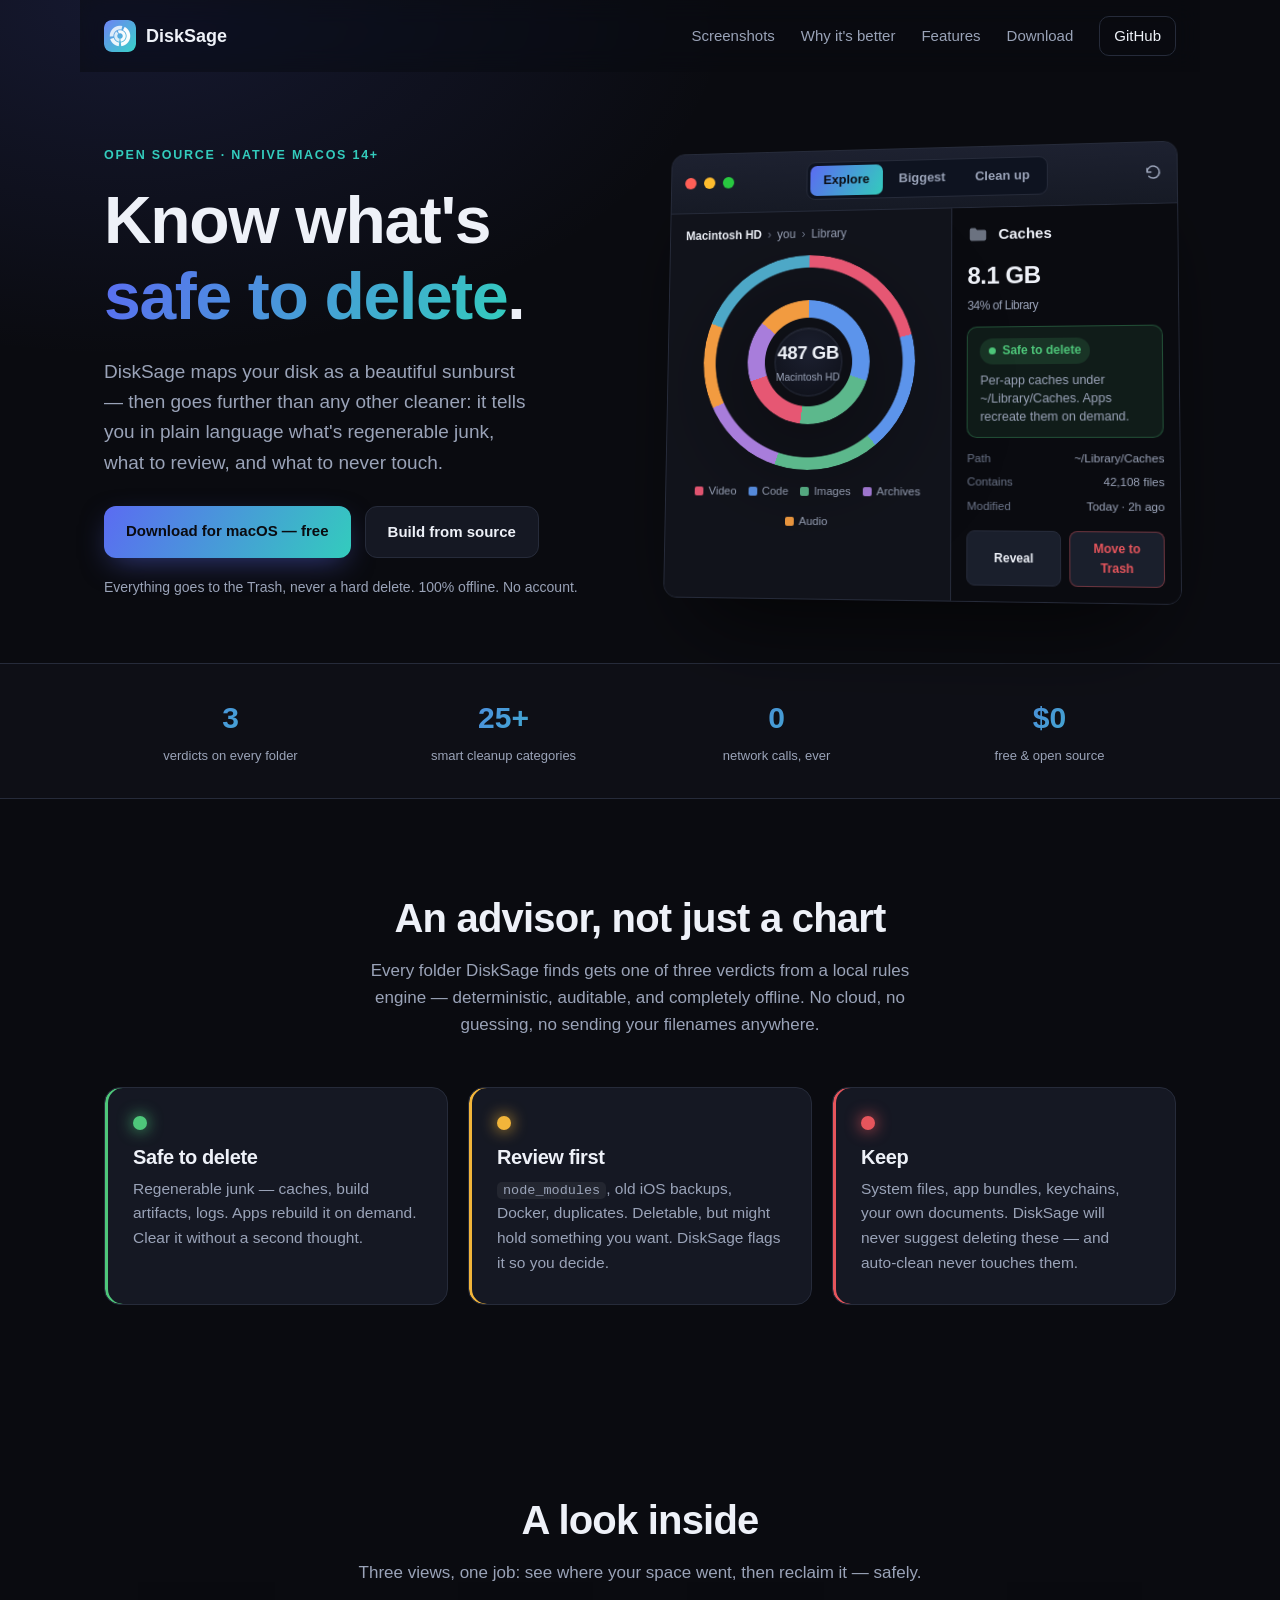
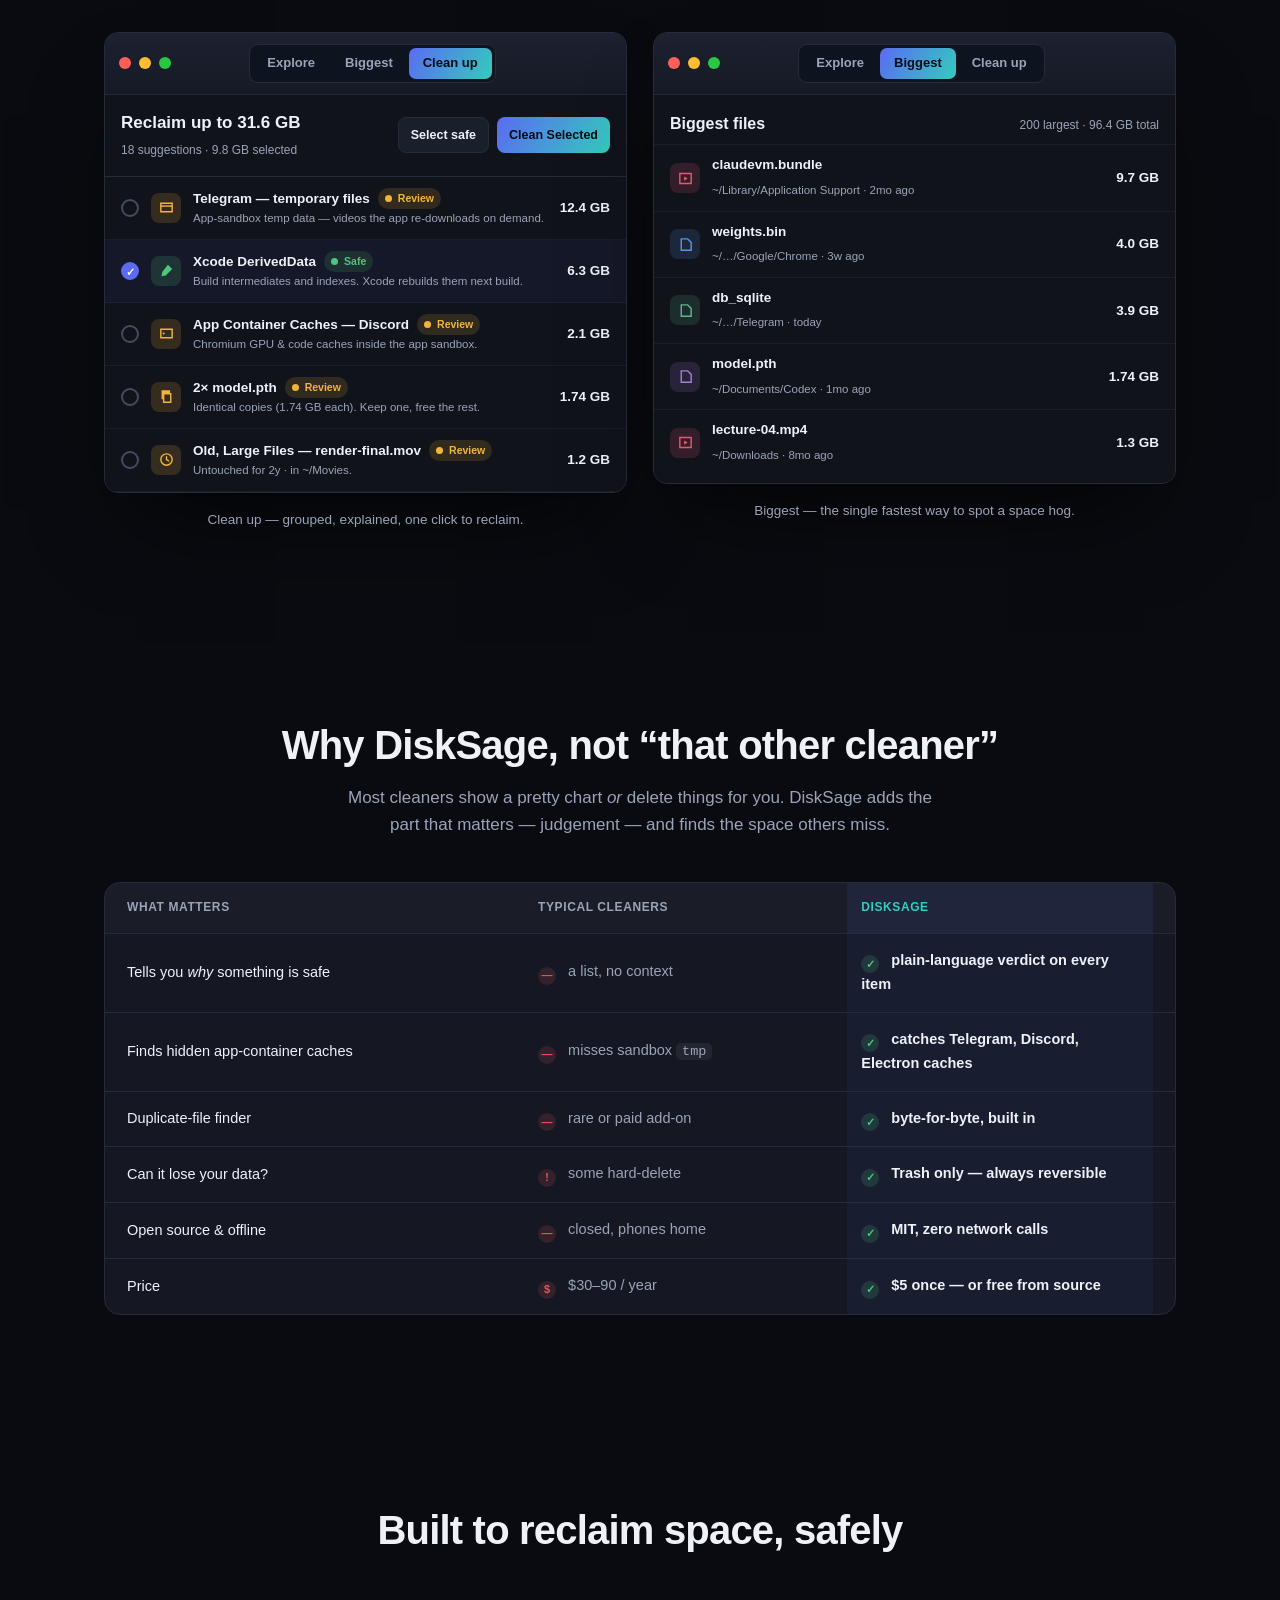
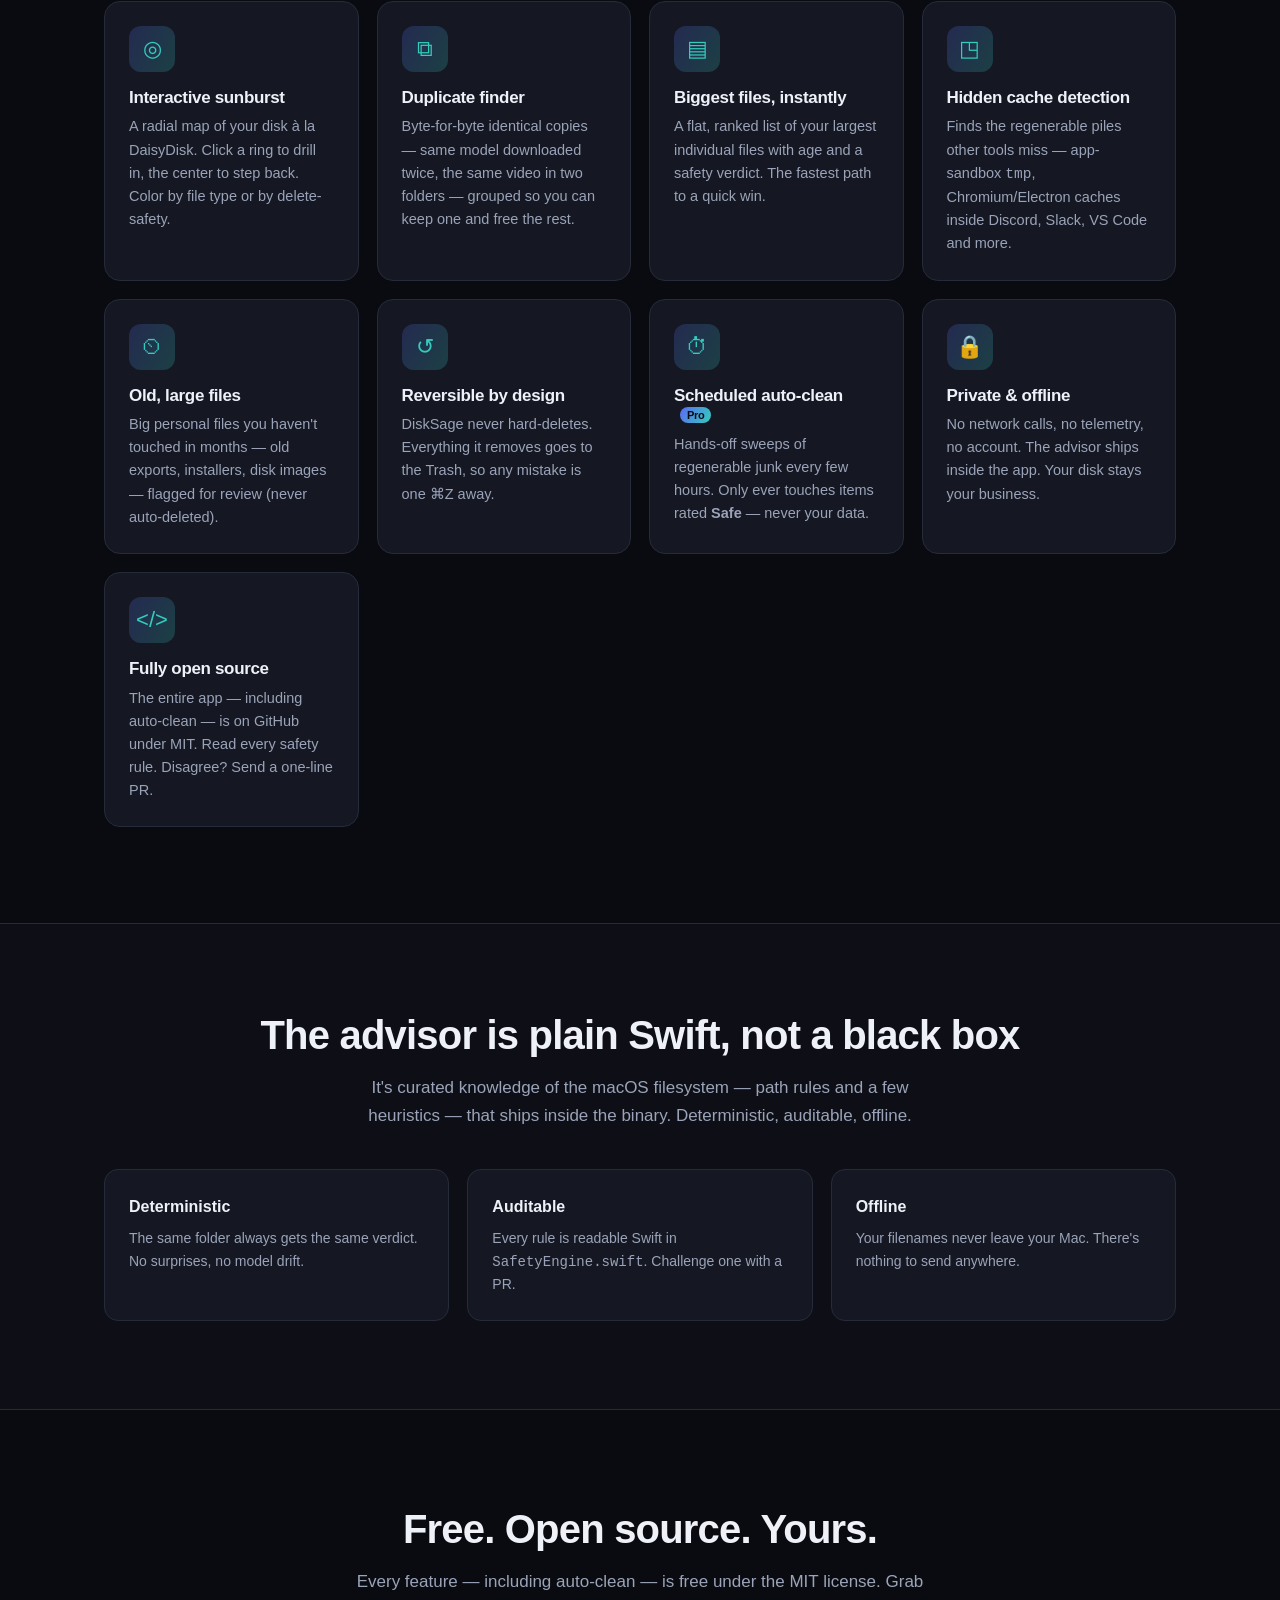
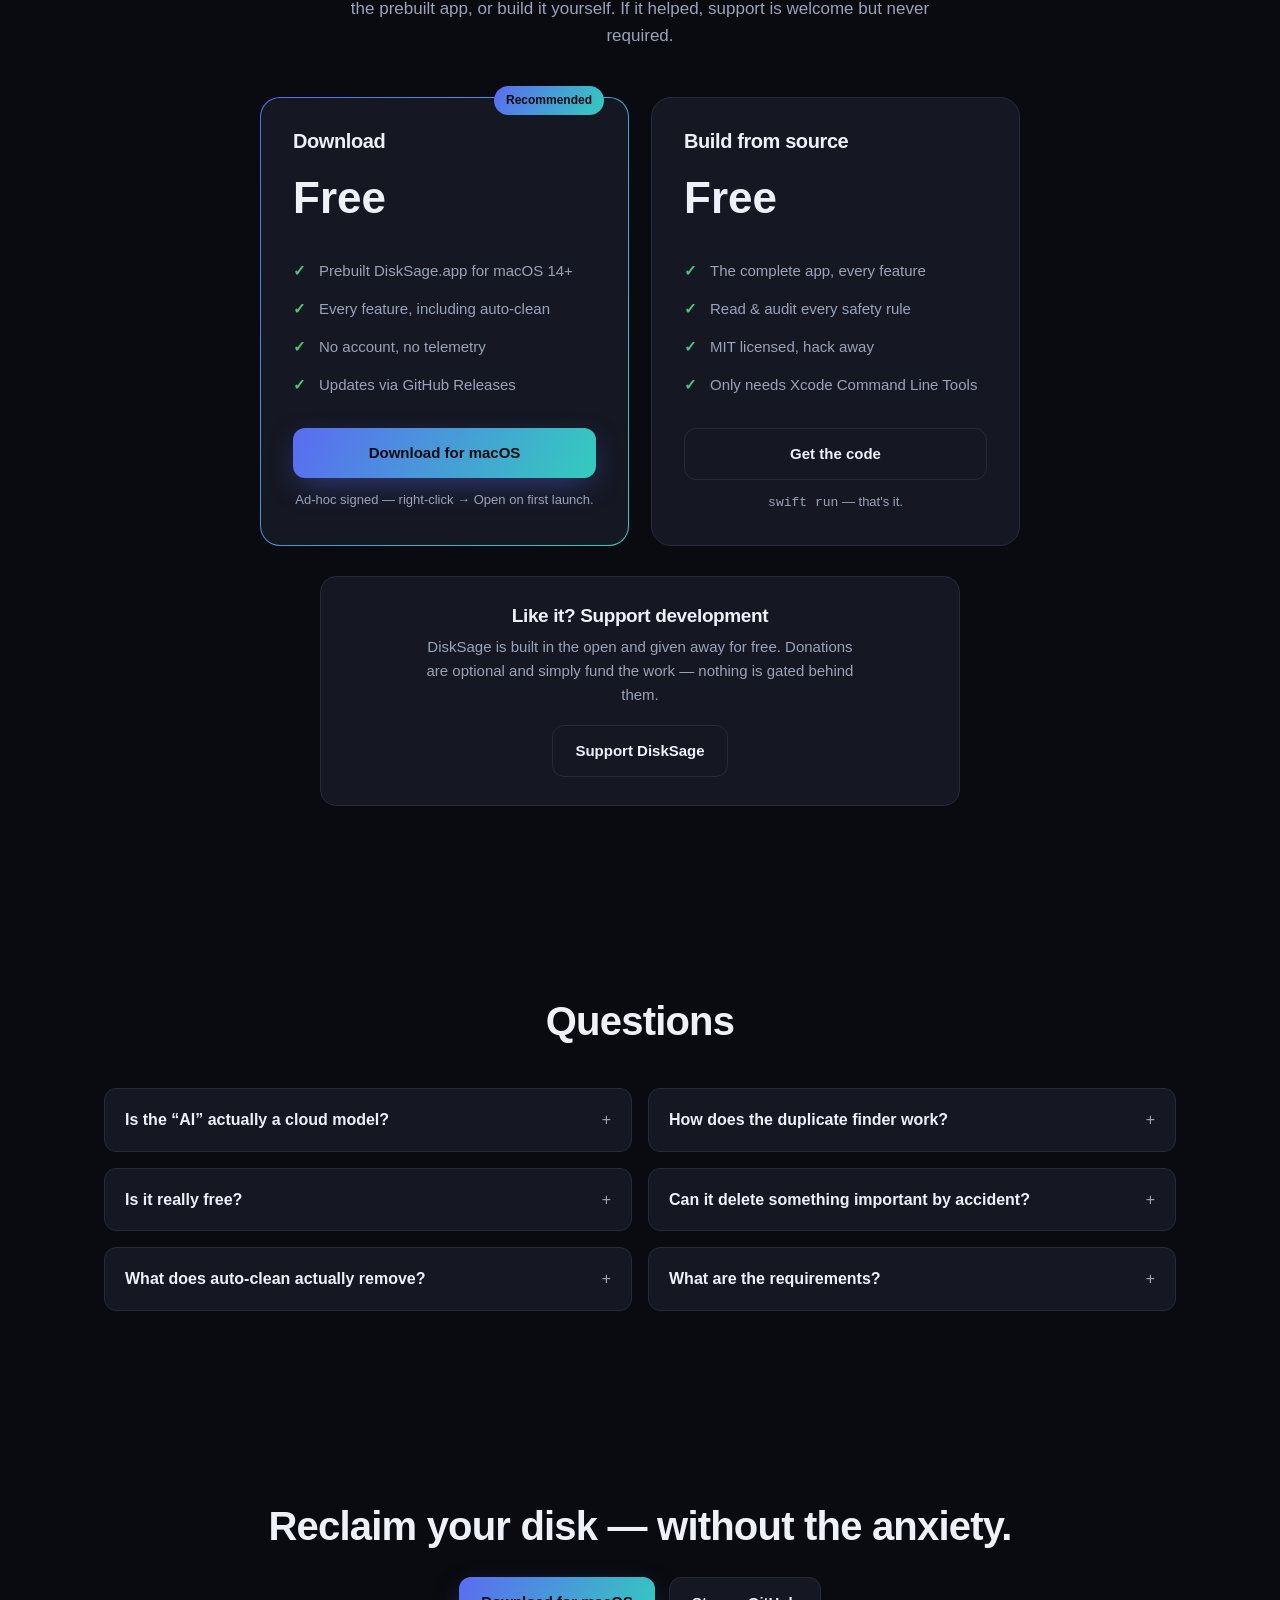
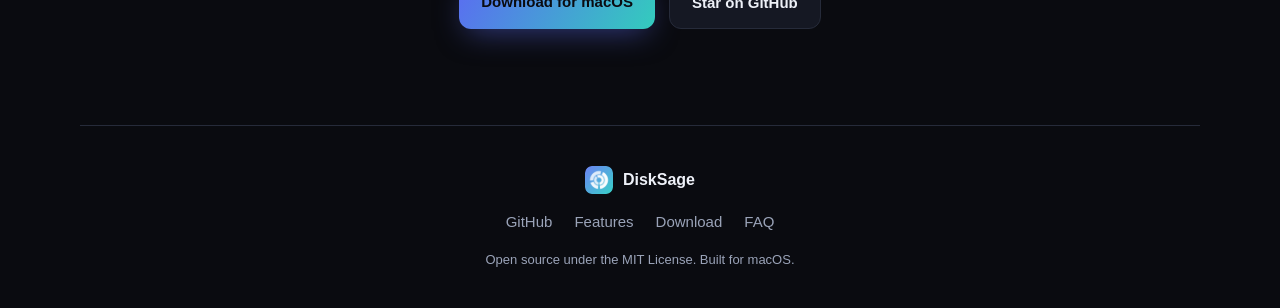
==== docs/index.html @ 3448f911 "Host site via GitHub Pages from /docs Move website/ → docs/ so classic GitHub Pages can serve it wit" ====
<!DOCTYPE html>
<html lang="en">
<head>
<meta charset="UTF-8">
<meta name="viewport" content="width=device-width, initial-scale=1.0">
<title>DiskSage — the open-source disk cleaner that knows what's safe to delete</title>
<meta name="description" content="A native macOS disk visualizer with a built-in advisor that tells you what's safe junk, what to review, and what to never touch. Finds duplicates and hidden app caches. Free &amp; open source.">
<link rel="icon" type="image/png" href="assets/favicon.png">
<meta property="og:title" content="DiskSage — know what's safe to delete">
<meta property="og:description" content="A beautiful sunburst map of your Mac's disk, plus an advisor that rates every folder Safe, Review, or Keep. Finds duplicates and hidden caches. Free &amp; open source.">
<meta property="og:image" content="assets/icon.png">
<meta property="og:type" content="website">
<link rel="stylesheet" href="styles.css">
</head>
<body>

<header class="nav" id="nav">
  <a class="brand" href="#top">
    <img src="assets/icon.png" alt="" width="32" height="32">
    <span>DiskSage</span>
  </a>
  <nav class="nav-links">
    <a href="#peek">Screenshots</a>
    <a href="#why">Why it's better</a>
    <a href="#features">Features</a>
    <a href="#pricing">Download</a>
    <a class="ghost" href="https://github.com/stealthdev-labs/disksage">GitHub</a>
  </nav>
</header>

<main id="top">

  <!-- HERO -->
  <section class="hero">
    <div class="hero-copy" data-reveal>
      <p class="eyebrow">Open source · Native macOS 14+</p>
      <h1>Know what's <span class="grad">safe to delete</span>.</h1>
      <p class="lede">
        DiskSage maps your disk as a beautiful sunburst — then goes further than
        any other cleaner: it tells you in plain language what's regenerable junk,
        what to review, and what to never touch.
      </p>
      <div class="cta-row">
        <a class="btn primary" href="https://github.com/stealthdev-labs/disksage/releases/latest/download/DiskSage-macOS.zip">Download for macOS — free</a>
        <a class="btn" href="https://github.com/stealthdev-labs/disksage">Build from source</a>
      </div>
      <p class="reassure">Everything goes to the Trash, never a hard delete. 100% offline. No account.</p>
    </div>

    <!-- Faux app window: Explore -->
    <div class="hero-art" data-reveal style="--d:120ms">
      <div class="window tilt" aria-hidden="true">
        <div class="window-bar">
          <div class="traffic"><i></i><i></i><i></i></div>
          <div class="seg">
            <button class="on">Explore</button>
            <button>Biggest</button>
            <button>Clean&nbsp;up</button>
          </div>
          <div class="wintools">
            <svg viewBox="0 0 24 24" class="ti"><path d="M4 12a8 8 0 1 1 2.3 5.6M4 12V7m0 5h5" fill="none" stroke="currentColor" stroke-width="2" stroke-linecap="round" stroke-linejoin="round"/></svg>
          </div>
        </div>
        <div class="window-body explore-body">
          <div class="explore-main">
            <div class="crumb"><b>Macintosh&nbsp;HD</b><span>›</span>you<span>›</span>Library</div>
            <div class="sunburst">
              <div class="ring ring-outer"></div>
              <div class="ring ring-inner"></div>
              <div class="hole">
                <span class="hole-size">487&nbsp;GB</span>
                <span class="hole-label">Macintosh&nbsp;HD</span>
              </div>
            </div>
            <div class="app-legend">
              <span><i style="--c:#e65773"></i>Video</span>
              <span><i style="--c:#5c94eb"></i>Code</span>
              <span><i style="--c:#5cb88c"></i>Images</span>
              <span><i style="--c:#a87ddb"></i>Archives</span>
              <span><i style="--c:#f29b40"></i>Audio</span>
            </div>
          </div>
          <aside class="inspector">
            <div class="insp-head">
              <span class="fi" style="--c:#6b7280">
                <svg viewBox="0 0 24 24"><path d="M3 7a2 2 0 0 1 2-2h4l2 2h8a2 2 0 0 1 2 2v8a2 2 0 0 1-2 2H5a2 2 0 0 1-2-2z" fill="currentColor"/></svg>
              </span>
              Caches
            </div>
            <div class="insp-size">8.1&nbsp;GB<em>34% of Library</em></div>
            <div class="verdict-card safe">
              <span class="pill safe"><b></b>Safe to delete</span>
              <p>Per-app caches under ~/Library/Caches. Apps recreate them on demand.</p>
            </div>
            <div class="insp-meta">
              <div><span>Path</span>~/Library/Caches</div>
              <div><span>Contains</span>42,108 files</div>
              <div><span>Modified</span>Today · 2h ago</div>
            </div>
            <div class="insp-actions">
              <button>Reveal</button>
              <button class="danger">Move to Trash</button>
            </div>
          </aside>
        </div>
      </div>
    </div>
  </section>

  <!-- TRUST STRIP -->
  <div class="strip">
    <div class="strip-inner">
      <div class="stat"><b>3</b><span>verdicts on every folder</span></div>
      <div class="stat"><b>25+</b><span>smart cleanup categories</span></div>
      <div class="stat"><b>0</b><span>network calls, ever</span></div>
      <div class="stat"><b>$0</b><span>free &amp; open source</span></div>
    </div>
  </div>

  <!-- VERDICTS -->
  <section id="advisor" class="verdicts">
    <h2 data-reveal>An advisor, not just a chart</h2>
    <p class="section-sub" data-reveal>
      Every folder DiskSage finds gets one of three verdicts from a local rules
      engine — deterministic, auditable, and completely offline. No cloud, no
      guessing, no sending your filenames anywhere.
    </p>
    <div class="verdict-grid">
      <article class="verdict safe" data-reveal>
        <div class="dot"></div>
        <h3>Safe to delete</h3>
        <p>Regenerable junk — caches, build artifacts, logs. Apps rebuild it on demand. Clear it without a second thought.</p>
      </article>
      <article class="verdict review" data-reveal style="--d:70ms">
        <div class="dot"></div>
        <h3>Review first</h3>
        <p><code>node_modules</code>, old iOS backups, Docker, duplicates. Deletable, but might hold something you want. DiskSage flags it so you decide.</p>
      </article>
      <article class="verdict keep" data-reveal style="--d:140ms">
        <div class="dot"></div>
        <h3>Keep</h3>
        <p>System files, app bundles, keychains, your own documents. DiskSage will never suggest deleting these — and auto-clean never touches them.</p>
      </article>
    </div>
  </section>

  <!-- PEEK INSIDE -->
  <section id="peek" class="peek">
    <h2 data-reveal>A look inside</h2>
    <p class="section-sub" data-reveal>Three views, one job: see where your space went, then reclaim it — safely.</p>

    <div class="shot-row">
      <!-- Clean up shot -->
      <figure class="shot" data-reveal>
        <div class="window">
          <div class="window-bar">
            <div class="traffic"><i></i><i></i><i></i></div>
            <div class="seg"><button>Explore</button><button>Biggest</button><button class="on">Clean&nbsp;up</button></div>
            <div class="wintools"></div>
          </div>
          <div class="window-body cleanup-body">
            <div class="summary-bar">
              <div class="sum-text">
                <b>Reclaim up to 31.6&nbsp;GB</b>
                <span>18 suggestions · 9.8&nbsp;GB selected</span>
              </div>
              <div class="sum-actions">
                <button>Select safe</button>
                <button class="prim">Clean Selected</button>
              </div>
            </div>
            <div class="sugg-list">
              <div class="sugg">
                <span class="chk"></span>
                <span class="ci" style="--c:#f2b53a"><svg viewBox="0 0 24 24"><path d="M4 6h16v12H4z" fill="none" stroke="currentColor" stroke-width="2"/><path d="M4 10h16" stroke="currentColor" stroke-width="2"/></svg></span>
                <div class="sugg-txt"><div class="sugg-top">Telegram — temporary files <span class="pill review mini"><b></b>Review</span></div><div class="sugg-sub">App-sandbox temp data — videos the app re-downloads on demand.</div></div>
                <div class="sugg-size">12.4&nbsp;GB</div>
              </div>
              <div class="sugg on">
                <span class="chk on"></span>
                <span class="ci" style="--c:#4ec77a"><svg viewBox="0 0 24 24"><path d="M14 4l6 6-9 9-6 1 1-6z" fill="currentColor"/></svg></span>
                <div class="sugg-txt"><div class="sugg-top">Xcode DerivedData <span class="pill safe mini"><b></b>Safe</span></div><div class="sugg-sub">Build intermediates and indexes. Xcode rebuilds them next build.</div></div>
                <div class="sugg-size">6.3&nbsp;GB</div>
              </div>
              <div class="sugg">
                <span class="chk"></span>
                <span class="ci" style="--c:#f2b53a"><svg viewBox="0 0 24 24"><path d="M4 6h16v12H4z" fill="none" stroke="currentColor" stroke-width="2"/><circle cx="8" cy="12" r="1.4" fill="currentColor"/></svg></span>
                <div class="sugg-txt"><div class="sugg-top">App Container Caches — Discord <span class="pill review mini"><b></b>Review</span></div><div class="sugg-sub">Chromium GPU &amp; code caches inside the app sandbox.</div></div>
                <div class="sugg-size">2.1&nbsp;GB</div>
              </div>
              <div class="sugg">
                <span class="chk"></span>
                <span class="ci" style="--c:#f2b53a"><svg viewBox="0 0 24 24"><path d="M8 8h10v12H8z" fill="none" stroke="currentColor" stroke-width="2"/><path d="M6 4h10v2H6zM6 4v12" fill="none" stroke="currentColor" stroke-width="2"/></svg></span>
                <div class="sugg-txt"><div class="sugg-top">2× model.pth <span class="pill review mini"><b></b>Review</span></div><div class="sugg-sub">Identical copies (1.74&nbsp;GB each). Keep one, free the rest.</div></div>
                <div class="sugg-size">1.74&nbsp;GB</div>
              </div>
              <div class="sugg">
                <span class="chk"></span>
                <span class="ci" style="--c:#f2b53a"><svg viewBox="0 0 24 24"><circle cx="12" cy="12" r="8" fill="none" stroke="currentColor" stroke-width="2"/><path d="M12 8v4l3 2" fill="none" stroke="currentColor" stroke-width="2" stroke-linecap="round"/></svg></span>
                <div class="sugg-txt"><div class="sugg-top">Old, Large Files — render-final.mov <span class="pill review mini"><b></b>Review</span></div><div class="sugg-sub">Untouched for 2y · in ~/Movies.</div></div>
                <div class="sugg-size">1.2&nbsp;GB</div>
              </div>
            </div>
          </div>
        </div>
        <figcaption>Clean up — grouped, explained, one click to reclaim.</figcaption>
      </figure>

      <!-- Biggest files shot -->
      <figure class="shot" data-reveal style="--d:90ms">
        <div class="window">
          <div class="window-bar">
            <div class="traffic"><i></i><i></i><i></i></div>
            <div class="seg"><button>Explore</button><button class="on">Biggest</button><button>Clean&nbsp;up</button></div>
            <div class="wintools"></div>
          </div>
          <div class="window-body big-body">
            <div class="big-head"><b>Biggest files</b><span>200 largest · 96.4&nbsp;GB total</span></div>
            <div class="file-row"><span class="ci" style="--c:#e65773"><svg viewBox="0 0 24 24"><path d="M4 5h16v14H4z" fill="none" stroke="currentColor" stroke-width="2"/><path d="M10 9l5 3-5 3z" fill="currentColor"/></svg></span><div class="fr-txt"><b>claudevm.bundle</b><span>~/Library/Application Support · 2mo ago</span></div><div class="fr-size">9.7&nbsp;GB</div></div>
            <div class="file-row"><span class="ci" style="--c:#5c94eb"><svg viewBox="0 0 24 24"><path d="M6 4h9l5 5v11H6z" fill="none" stroke="currentColor" stroke-width="2"/></svg></span><div class="fr-txt"><b>weights.bin</b><span>~/…/Google/Chrome · 3w ago</span></div><div class="fr-size">4.0&nbsp;GB</div></div>
            <div class="file-row"><span class="ci" style="--c:#5cb88c"><svg viewBox="0 0 24 24"><path d="M6 4h9l5 5v11H6z" fill="none" stroke="currentColor" stroke-width="2"/></svg></span><div class="fr-txt"><b>db_sqlite</b><span>~/…/Telegram · today</span></div><div class="fr-size">3.9&nbsp;GB</div></div>
            <div class="file-row"><span class="ci" style="--c:#a87ddb"><svg viewBox="0 0 24 24"><path d="M6 4h9l5 5v11H6z" fill="none" stroke="currentColor" stroke-width="2"/></svg></span><div class="fr-txt"><b>model.pth</b><span>~/Documents/Codex · 1mo ago</span></div><div class="fr-size">1.74&nbsp;GB</div></div>
            <div class="file-row"><span class="ci" style="--c:#e65773"><svg viewBox="0 0 24 24"><path d="M4 5h16v14H4z" fill="none" stroke="currentColor" stroke-width="2"/><path d="M10 9l5 3-5 3z" fill="currentColor"/></svg></span><div class="fr-txt"><b>lecture-04.mp4</b><span>~/Downloads · 8mo ago</span></div><div class="fr-size">1.3&nbsp;GB</div></div>
          </div>
        </div>
        <figcaption>Biggest — the single fastest way to spot a space hog.</figcaption>
      </figure>
    </div>
  </section>

  <!-- WHY BETTER -->
  <section id="why" class="why">
    <h2 data-reveal>Why DiskSage, not “that other cleaner”</h2>
    <p class="section-sub" data-reveal>Most cleaners show a pretty chart <em>or</em> delete things for you. DiskSage adds the part that matters — judgement — and finds the space others miss.</p>
    <div class="cmp" data-reveal>
      <div class="cmp-row cmp-head">
        <div>What matters</div>
        <div class="them">Typical cleaners</div>
        <div class="us">DiskSage</div>
      </div>
      <div class="cmp-row">
        <div>Tells you <em>why</em> something is safe</div>
        <div class="them"><span class="x">—</span> a list, no context</div>
        <div class="us"><span class="ok"></span> plain-language verdict on every item</div>
      </div>
      <div class="cmp-row">
        <div>Finds hidden app-container caches</div>
        <div class="them"><span class="x">—</span> misses sandbox <code>tmp</code></div>
        <div class="us"><span class="ok"></span> catches Telegram, Discord, Electron caches</div>
      </div>
      <div class="cmp-row">
        <div>Duplicate-file finder</div>
        <div class="them"><span class="x">—</span> rare or paid add-on</div>
        <div class="us"><span class="ok"></span> byte-for-byte, built in</div>
      </div>
      <div class="cmp-row">
        <div>Can it lose your data?</div>
        <div class="them"><span class="x">!</span> some hard-delete</div>
        <div class="us"><span class="ok"></span> Trash only — always reversible</div>
      </div>
      <div class="cmp-row">
        <div>Open source &amp; offline</div>
        <div class="them"><span class="x">—</span> closed, phones home</div>
        <div class="us"><span class="ok"></span> MIT, zero network calls</div>
      </div>
      <div class="cmp-row">
        <div>Price</div>
        <div class="them"><span class="x">$</span> $30–90 / year</div>
        <div class="us"><span class="ok"></span> $5 once — or free from source</div>
      </div>
    </div>
  </section>

  <!-- FEATURES -->
  <section id="features" class="features">
    <h2 data-reveal>Built to reclaim space, safely</h2>
    <div class="feature-grid">
      <article class="feature" data-reveal>
        <div class="ficon">◎</div>
        <h3>Interactive sunburst</h3>
        <p>A radial map of your disk à la DaisyDisk. Click a ring to drill in, the center to step back. Color by file type or by delete-safety.</p>
      </article>
      <article class="feature" data-reveal style="--d:60ms">
        <div class="ficon">⧉</div>
        <h3>Duplicate finder</h3>
        <p>Byte-for-byte identical copies — same model downloaded twice, the same video in two folders — grouped so you can keep one and free the rest.</p>
      </article>
      <article class="feature" data-reveal style="--d:120ms">
        <div class="ficon">▤</div>
        <h3>Biggest files, instantly</h3>
        <p>A flat, ranked list of your largest individual files with age and a safety verdict. The fastest path to a quick win.</p>
      </article>
      <article class="feature" data-reveal>
        <div class="ficon">◳</div>
        <h3>Hidden cache detection</h3>
        <p>Finds the regenerable piles other tools miss — app-sandbox <code>tmp</code>, Chromium/Electron caches inside Discord, Slack, VS Code and more.</p>
      </article>
      <article class="feature" data-reveal style="--d:60ms">
        <div class="ficon">⏲</div>
        <h3>Old, large files</h3>
        <p>Big personal files you haven't touched in months — old exports, installers, disk images — flagged for review (never auto-deleted).</p>
      </article>
      <article class="feature" data-reveal style="--d:120ms">
        <div class="ficon">↺</div>
        <h3>Reversible by design</h3>
        <p>DiskSage never hard-deletes. Everything it removes goes to the Trash, so any mistake is one ⌘Z away.</p>
      </article>
      <article class="feature" data-reveal>
        <div class="ficon">⏱</div>
        <h3>Scheduled auto-clean <span class="pro">Pro</span></h3>
        <p>Hands-off sweeps of regenerable junk every few hours. Only ever touches items rated <strong>Safe</strong> — never your data.</p>
      </article>
      <article class="feature" data-reveal style="--d:60ms">
        <div class="ficon">🔒</div>
        <h3>Private &amp; offline</h3>
        <p>No network calls, no telemetry, no account. The advisor ships inside the app. Your disk stays your business.</p>
      </article>
      <article class="feature" data-reveal style="--d:120ms">
        <div class="ficon">&lt;/&gt;</div>
        <h3>Fully open source</h3>
        <p>The entire app — including auto-clean — is on GitHub under MIT. Read every safety rule. Disagree? Send a one-line PR.</p>
      </article>
    </div>
  </section>

  <!-- HOW THE ADVISOR WORKS -->
  <section class="how">
    <div class="how-inner" data-reveal>
      <h2>The advisor is plain Swift, not a black box</h2>
      <p class="section-sub">It's curated knowledge of the macOS filesystem — path rules and a few heuristics — that ships inside the binary. Deterministic, auditable, offline.</p>
      <div class="how-grid">
        <div class="how-card"><b>Deterministic</b><p>The same folder always gets the same verdict. No surprises, no model drift.</p></div>
        <div class="how-card"><b>Auditable</b><p>Every rule is readable Swift in <code>SafetyEngine.swift</code>. Challenge one with a PR.</p></div>
        <div class="how-card"><b>Offline</b><p>Your filenames never leave your Mac. There's nothing to send anywhere.</p></div>
      </div>
    </div>
  </section>

  <!-- DOWNLOAD / SUPPORT -->
  <section id="pricing" class="pricing">
    <h2 data-reveal>Free. Open source. Yours.</h2>
    <p class="section-sub" data-reveal>Every feature — including auto-clean — is free under the MIT license. Grab the prebuilt app, or build it yourself. If it helped, support is welcome but never required.</p>
    <div class="price-grid">
      <article class="plan featured" data-reveal>
        <div class="badge">Recommended</div>
        <h3>Download</h3>
        <p class="price">Free</p>
        <ul>
          <li>Prebuilt DiskSage.app for macOS 14+</li>
          <li>Every feature, including auto-clean</li>
          <li>No account, no telemetry</li>
          <li>Updates via GitHub Releases</li>
        </ul>
        <a class="btn primary" href="https://github.com/stealthdev-labs/disksage/releases/latest/download/DiskSage-macOS.zip">Download for macOS</a>
        <p class="fine">Ad-hoc signed — right-click → Open on first launch.</p>
      </article>
      <article class="plan" data-reveal style="--d:80ms">
        <h3>Build from source</h3>
        <p class="price">Free</p>
        <ul>
          <li>The complete app, every feature</li>
          <li>Read &amp; audit every safety rule</li>
          <li>MIT licensed, hack away</li>
          <li>Only needs Xcode Command Line Tools</li>
        </ul>
        <a class="btn" href="https://github.com/stealthdev-labs/disksage">Get the code</a>
        <p class="fine"><code>swift run</code> — that's it.</p>
      </article>
    </div>
    <div class="support" id="support" data-reveal>
      <h3>Like it? Support development</h3>
      <p>DiskSage is built in the open and given away for free. Donations are optional and simply fund the work — nothing is gated behind them.</p>
      <a class="btn" href="https://github.com/stealthdev-labs/disksage#support">Support DiskSage</a>
    </div>
  </section>

  <!-- FAQ -->
  <section id="faq" class="faq">
    <h2 data-reveal>Questions</h2>
    <div class="faq-grid">
      <details data-reveal>
        <summary>Is the “AI” actually a cloud model?</summary>
        <p>No. DiskSage's advisor is a local rules engine — curated knowledge of the macOS filesystem written in plain Swift. It's deterministic and runs entirely offline. You can read every rule in <code>SafetyEngine.swift</code>.</p>
      </details>
      <details data-reveal>
        <summary>How does the duplicate finder work?</summary>
        <p>It groups files by exact size, then SHA-256 hashes the candidates that collide — so matches are byte-for-byte certain, not guesses. It keeps one copy and offers the rest. Your files, so it only ever flags them for review.</p>
      </details>
      <details data-reveal>
        <summary>Is it really free?</summary>
        <p>Yes — every feature, including auto-clean, under the MIT license. Download the prebuilt app or build from source; there's no paywall and no account. If it saved you space, donations are welcome but never required.</p>
      </details>
      <details data-reveal>
        <summary>Can it delete something important by accident?</summary>
        <p>DiskSage never hard-deletes — everything goes to the Trash, recoverable until you empty it. It also rates risky items “Review” or “Keep” and never auto-cleans anything but “Safe” junk.</p>
      </details>
      <details data-reveal>
        <summary>What does auto-clean actually remove?</summary>
        <p>Only regenerable junk in <code>~/Library/Caches</code>, <code>~/Library/Logs</code>, and Xcode's DerivedData — and only items rated Safe. It runs on launch and every 6 hours, always to the Trash.</p>
      </details>
      <details data-reveal>
        <summary>What are the requirements?</summary>
        <p>macOS 14 (Sonoma) or later. To scan and clean protected folders, grant Full Disk Access in System Settings → Privacy &amp; Security.</p>
      </details>
    </div>
  </section>

  <section class="closer">
    <div data-reveal>
      <h2>Reclaim your disk — without the anxiety.</h2>
      <div class="cta-row center">
        <a class="btn primary" href="https://github.com/stealthdev-labs/disksage/releases/latest/download/DiskSage-macOS.zip">Download for macOS</a>
        <a class="btn" href="https://github.com/stealthdev-labs/disksage">Star on GitHub</a>
      </div>
    </div>
  </section>

</main>

<footer class="footer">
  <div class="foot-brand">
    <img src="assets/icon.png" alt="" width="28" height="28">
    <span>DiskSage</span>
  </div>
  <nav>
    <a href="https://github.com/stealthdev-labs/disksage">GitHub</a>
    <a href="#features">Features</a>
    <a href="#pricing">Download</a>
    <a href="#faq">FAQ</a>
  </nav>
  <p class="copy">Open source under the MIT License. Built for macOS.</p>
</footer>

<script src="main.js"></script>
</body>
</html>
---- docs/styles.css ----
:root {
  --brand-start: #5b6bf2;
  --brand-end:   #33ccbd;
  --bg:        #0a0b10;
  --bg-2:      #11131b;
  --card:      #151823;
  --card-2:    #1a1f2c;
  --line:      #262b3a;
  --text:      #eef1f8;
  --muted:     #9aa3b8;
  --faint:     #6b7488;
  --safe:   #4ec77a;
  --review: #f2b53a;
  --keep:   #e6555c;
  --radius: 16px;
  --maxw: 1120px;
  --ease: cubic-bezier(.22, 1, .36, 1);
}

* { box-sizing: border-box; margin: 0; padding: 0; }

html { scroll-behavior: smooth; }

body {
  font-family: -apple-system, BlinkMacSystemFont, "SF Pro Text", "Segoe UI", Roboto, Helvetica, Arial, sans-serif;
  background:
    radial-gradient(1200px 700px at 78% -8%, rgba(51,204,189,.10), transparent 60%),
    radial-gradient(1100px 650px at 10% 0%, rgba(91,107,242,.14), transparent 55%),
    var(--bg);
  color: var(--text);
  line-height: 1.6;
  -webkit-font-smoothing: antialiased;
  overflow-x: hidden;
}

a { color: inherit; text-decoration: none; }
h1, h2, h3 { line-height: 1.15; letter-spacing: -0.02em; }
section { padding: 96px 24px; max-width: var(--maxw); margin: 0 auto; }

.grad {
  background: linear-gradient(120deg, var(--brand-start), var(--brand-end));
  -webkit-background-clip: text; background-clip: text; color: transparent;
}

/* ---------- SCROLL REVEAL ---------- */
[data-reveal] {
  opacity: 0; transform: translateY(18px);
  transition: opacity .6s var(--ease), transform .6s var(--ease);
  transition-delay: var(--d, 0ms);
}
[data-reveal].in { opacity: 1; transform: none; }

/* ---------- NAV ---------- */
.nav {
  position: sticky; top: 0; z-index: 50;
  display: flex; align-items: center; justify-content: space-between;
  padding: 16px 24px; max-width: var(--maxw); margin: 0 auto;
  backdrop-filter: saturate(150%) blur(12px);
  transition: box-shadow .25s ease;
}
.nav::before {
  content: ""; position: absolute; inset: 0;
  background: rgba(10, 11, 16, 0.55);
  border-bottom: 1px solid transparent; z-index: -1;
  transition: background .25s ease, border-color .25s ease;
}
.nav.scrolled::before { background: rgba(10, 11, 16, 0.9); border-bottom-color: var(--line); }
.nav.scrolled { box-shadow: 0 10px 30px -16px rgba(0,0,0,.7); }
.brand { display: flex; align-items: center; gap: 10px; font-weight: 700; font-size: 18px; }
.brand img { border-radius: 8px; }
.nav-links { display: flex; align-items: center; gap: 26px; font-size: 15px; }
.nav-links a { color: var(--muted); transition: color .15s; }
.nav-links a:hover { color: var(--text); }
.nav-links a.ghost { color: var(--text); border: 1px solid var(--line); padding: 7px 14px; border-radius: 10px; transition: border-color .15s; }
.nav-links a.ghost:hover { border-color: var(--brand-start); }

/* ---------- BUTTONS ---------- */
.btn {
  display: inline-block; padding: 13px 22px; border-radius: 12px;
  font-weight: 600; font-size: 15px; border: 1px solid var(--line);
  background: var(--card);
  transition: transform .14s var(--ease), border-color .15s, box-shadow .2s, background .15s;
}
.btn:hover { transform: translateY(-2px); border-color: #38405a; }
.btn:active { transform: translateY(0) scale(.98); }
.btn.primary {
  background: linear-gradient(120deg, var(--brand-start), var(--brand-end));
  border: none; color: #0a0b10; font-weight: 700;
  box-shadow: 0 10px 30px -8px rgba(91,107,242,.5);
}
.btn.primary:hover { box-shadow: 0 16px 40px -8px rgba(51,204,189,.55); }
.cta-row { display: flex; gap: 14px; flex-wrap: wrap; margin-top: 28px; }
.cta-row.center { justify-content: center; }

/* ---------- HERO ---------- */
.hero {
  display: grid; grid-template-columns: 1.02fr 1.05fr; gap: 52px;
  align-items: center; padding-top: 72px; padding-bottom: 64px;
}
.eyebrow { text-transform: uppercase; letter-spacing: .14em; font-size: 12.5px; color: var(--brand-end); font-weight: 700; margin-bottom: 18px; }
.hero h1 { font-size: clamp(40px, 6vw, 66px); font-weight: 800; }
.lede { color: var(--muted); font-size: 19px; margin-top: 22px; max-width: 40ch; }
.reassure { color: var(--muted); font-size: 14px; margin-top: 18px; }
.hero-art { perspective: 1500px; }

/* ---------- APP WINDOW (faux screenshots) ---------- */
.window {
  background: var(--card); border: 1px solid var(--line); border-radius: 14px;
  overflow: hidden;
  box-shadow: 0 50px 90px -34px rgba(0,0,0,.75), inset 0 1px 0 rgba(255,255,255,.04);
}
.window.tilt {
  transform: rotateX(5deg) rotateY(-8deg) rotate(.3deg);
  transform-style: preserve-3d; transition: transform .6s var(--ease);
}
@media (hover: hover) { .window.tilt:hover { transform: rotateX(0) rotateY(0); } }
.window-bar {
  display: flex; align-items: center; gap: 14px; padding: 11px 14px;
  background: linear-gradient(180deg, #1d2130, #161a25); border-bottom: 1px solid var(--line);
}
.traffic { display: flex; gap: 8px; }
.traffic i { width: 12px; height: 12px; border-radius: 50%; background: #3a4151; }
.traffic i:nth-child(1) { background: #ff5f57; }
.traffic i:nth-child(2) { background: #febc2e; }
.traffic i:nth-child(3) { background: #28c840; }
.seg { display: flex; gap: 2px; margin: 0 auto; background: #0e1320; border: 1px solid var(--line); border-radius: 9px; padding: 3px; }
.seg button { font: inherit; font-size: 13px; font-weight: 600; color: var(--muted); background: transparent; border: 0; padding: 5px 14px; border-radius: 7px; cursor: default; }
.seg button.on { background: linear-gradient(120deg, var(--brand-start), var(--brand-end)); color: #0a0b10; }
.wintools { width: 38px; display: flex; justify-content: flex-end; color: var(--muted); }
.wintools .ti { width: 18px; height: 18px; }
.window-body { background: var(--bg-2); }

/* Explore */
.explore-body { display: grid; grid-template-columns: 1fr 224px; min-height: 312px; }
.explore-main { padding: 14px 16px 16px; display: flex; flex-direction: column; align-items: center; gap: 12px; }
.crumb { align-self: flex-start; font-size: 12px; color: var(--muted); display: flex; gap: 6px; align-items: center; }
.crumb b { color: var(--text); } .crumb span { color: var(--faint); }
.app-legend { display: flex; flex-wrap: wrap; gap: 12px; justify-content: center; font-size: 11.5px; color: var(--muted); }
.app-legend span { display: inline-flex; align-items: center; }
.app-legend i { width: 9px; height: 9px; border-radius: 2px; background: var(--c); display: inline-block; margin-right: 5px; }
.inspector { border-left: 1px solid var(--line); padding: 15px; background: var(--bg); display: flex; flex-direction: column; gap: 11px; }
.insp-head { display: flex; align-items: center; gap: 9px; font-weight: 600; font-size: 15px; }
.fi { width: 22px; height: 22px; color: var(--c); display: inline-grid; place-items: center; }
.fi svg { width: 22px; height: 22px; }
.insp-size { font-size: 24px; font-weight: 800; letter-spacing: -.02em; }
.insp-size em { display: block; font-style: normal; font-size: 12px; color: var(--muted); font-weight: 500; margin-top: 2px; }
.verdict-card { border-radius: 10px; padding: 11px 12px; font-size: 12.5px; }
.verdict-card.safe { background: rgba(78,199,122,.09); border: 1px solid rgba(78,199,122,.3); }
.verdict-card p { color: var(--muted); margin-top: 7px; line-height: 1.45; }
.insp-meta { font-size: 11.5px; color: var(--muted); display: flex; flex-direction: column; gap: 5px; }
.insp-meta div { display: flex; justify-content: space-between; gap: 10px; }
.insp-meta span { color: var(--faint); }
.insp-actions { display: flex; gap: 8px; margin-top: auto; padding-top: 4px; }
.insp-actions button { flex: 1; font: inherit; font-size: 12px; font-weight: 600; padding: 7px; border-radius: 8px; background: var(--card-2); border: 1px solid var(--line); color: var(--text); }
.insp-actions .danger { color: var(--keep); border-color: rgba(230,85,92,.4); }

/* Pills */
.pill { display: inline-flex; align-items: center; gap: 6px; font-size: 12px; font-weight: 700; padding: 3px 9px; border-radius: 999px; white-space: nowrap; }
.pill b { width: 7px; height: 7px; border-radius: 50%; display: inline-block; }
.pill.safe { color: var(--safe); background: rgba(78,199,122,.14); } .pill.safe b { background: var(--safe); }
.pill.review { color: var(--review); background: rgba(242,181,58,.14); } .pill.review b { background: var(--review); }
.pill.keep { color: var(--keep); background: rgba(230,85,92,.14); } .pill.keep b { background: var(--keep); }
.pill.mini { font-size: 10.5px; padding: 2px 7px; }

/* Cleanup */
.summary-bar { display: flex; align-items: center; justify-content: space-between; gap: 12px; padding: 14px 16px; border-bottom: 1px solid var(--line); }
.sum-text b { font-size: 17px; font-weight: 800; display: block; }
.sum-text span { font-size: 12px; color: var(--muted); }
.sum-actions { display: flex; gap: 8px; }
.sum-actions button { font: inherit; font-size: 12.5px; font-weight: 600; padding: 7px 12px; border-radius: 8px; background: var(--card-2); border: 1px solid var(--line); color: var(--text); }
.sum-actions .prim { background: linear-gradient(120deg, var(--brand-start), var(--brand-end)); color: #0a0b10; border: 0; }
.sugg { display: flex; align-items: center; gap: 12px; padding: 11px 16px; border-bottom: 1px solid rgba(38,43,58,.5); }
.sugg.on { background: rgba(91,107,242,.06); }
.chk { width: 18px; height: 18px; border-radius: 50%; border: 2px solid #444c61; flex: none; position: relative; }
.chk.on { border-color: var(--brand-start); background: var(--brand-start); }
.chk.on::after { content: "✓"; position: absolute; inset: 0; display: grid; place-items: center; color: #fff; font-size: 11px; font-weight: 900; }
.ci { width: 30px; height: 30px; border-radius: 8px; flex: none; display: grid; place-items: center; color: var(--c); background: color-mix(in srgb, var(--c) 16%, transparent); }
.ci svg { width: 17px; height: 17px; }
.sugg-txt { flex: 1; min-width: 0; }
.sugg-top { display: flex; align-items: center; gap: 8px; font-weight: 600; font-size: 13.5px; }
.sugg-sub { font-size: 11.5px; color: var(--muted); white-space: nowrap; overflow: hidden; text-overflow: ellipsis; }
.sugg-size { font-weight: 700; font-size: 13.5px; font-variant-numeric: tabular-nums; }

/* Biggest */
.big-body { padding: 4px 0 8px; }
.big-head { display: flex; align-items: baseline; justify-content: space-between; padding: 12px 16px 8px; }
.big-head b { font-size: 16px; font-weight: 800; }
.big-head span { font-size: 12px; color: var(--muted); }
.file-row { display: flex; align-items: center; gap: 12px; padding: 9px 16px; border-top: 1px solid rgba(38,43,58,.5); }
.fr-txt { flex: 1; min-width: 0; }
.fr-txt b { font-size: 13.5px; font-weight: 600; display: block; }
.fr-txt span { font-size: 11.5px; color: var(--muted); }
.fr-size { font-weight: 700; font-size: 13.5px; font-variant-numeric: tabular-nums; }

/* ---------- SUNBURST ---------- */
.sunburst { position: relative; width: 218px; height: 218px; filter: drop-shadow(0 22px 44px rgba(0,0,0,.5)); }
.ring { position: absolute; border-radius: 50%; }
.ring-outer {
  inset: 0;
  background: conic-gradient(#e65773 0 21%, #5c94eb 21% 39%, #5cb88c 39% 55%, #a87ddb 55% 68%, #f29b40 68% 81%, #4da8c7 81% 100%);
  -webkit-mask: radial-gradient(circle at center, transparent 0 62%, #000 63% 100%);
          mask: radial-gradient(circle at center, transparent 0 62%, #000 63% 100%);
  animation: spin 120s linear infinite;
}
.ring-inner {
  inset: 46px;
  background: conic-gradient(#5c94eb 0 30%, #5cb88c 30% 52%, #e65773 52% 70%, #a87ddb 70% 86%, #f29b40 86% 100%);
  -webkit-mask: radial-gradient(circle at center, transparent 0 50%, #000 51% 100%);
          mask: radial-gradient(circle at center, transparent 0 50%, #000 51% 100%);
  animation: spin 80s linear infinite reverse;
}
@keyframes spin { to { transform: rotate(360deg); } }
.hole {
  position: absolute; inset: 74px; border-radius: 50%;
  background: radial-gradient(circle at 50% 35%, #1c2030, #0d0f17);
  border: 1px solid var(--line);
  display: flex; flex-direction: column; align-items: center; justify-content: center;
  box-shadow: inset 0 1px 0 rgba(255,255,255,.06);
}
.hole-size { font-size: 19px; font-weight: 800; letter-spacing: -.02em; }
.hole-label { font-size: 10.5px; color: var(--muted); margin-top: 1px; }

/* ---------- STRIP ---------- */
.strip { border-top: 1px solid var(--line); border-bottom: 1px solid var(--line); background: rgba(17,19,27,.6); }
.strip-inner { max-width: var(--maxw); margin: 0 auto; display: grid; grid-template-columns: repeat(4, 1fr); gap: 20px; padding: 30px 24px; }
.stat { text-align: center; }
.stat b { font-size: 30px; font-weight: 800; display: block; background: linear-gradient(120deg, var(--brand-start), var(--brand-end)); -webkit-background-clip: text; background-clip: text; color: transparent; }
.stat span { font-size: 13px; color: var(--muted); }

/* ---------- SECTION HEADERS ---------- */
h2 { font-size: clamp(28px, 4vw, 40px); font-weight: 800; text-align: center; }
.section-sub { color: var(--muted); text-align: center; max-width: 62ch; margin: 16px auto 0; font-size: 17px; }

/* ---------- VERDICTS ---------- */
.verdict-grid { display: grid; grid-template-columns: repeat(3, 1fr); gap: 20px; margin-top: 48px; }
.verdict { background: var(--card); border: 1px solid var(--line); border-radius: var(--radius); padding: 28px; position: relative; overflow: hidden; transition: transform .18s var(--ease), border-color .18s; }
.verdict:hover { transform: translateY(-4px); }
.verdict .dot { width: 14px; height: 14px; border-radius: 50%; margin-bottom: 16px; }
.verdict h3 { font-size: 20px; margin-bottom: 8px; }
.verdict p { color: var(--muted); font-size: 15.5px; }
.verdict.safe { box-shadow: inset 3px 0 0 var(--safe); } .verdict.safe .dot { background: var(--safe); box-shadow: 0 0 16px var(--safe); }
.verdict.review { box-shadow: inset 3px 0 0 var(--review); } .verdict.review .dot { background: var(--review); box-shadow: 0 0 16px var(--review); }
.verdict.keep { box-shadow: inset 3px 0 0 var(--keep); } .verdict.keep .dot { background: var(--keep); box-shadow: 0 0 16px var(--keep); }
.verdict code, .us code, .them code, details code { background: rgba(255,255,255,.06); padding: 1px 6px; border-radius: 5px; font-size: 13.5px; }

/* ---------- PEEK ---------- */
.shot-row { display: grid; grid-template-columns: 1fr 1fr; gap: 26px; margin-top: 46px; align-items: start; }
.shot figcaption { text-align: center; color: var(--muted); font-size: 13.5px; margin-top: 16px; }
.shot .window { transition: transform .25s var(--ease), box-shadow .25s; }
.shot .window:hover { transform: translateY(-4px); box-shadow: 0 60px 100px -40px rgba(0,0,0,.8); }

/* ---------- WHY / COMPARISON ---------- */
.cmp { margin-top: 44px; border: 1px solid var(--line); border-radius: 16px; overflow: hidden; background: var(--card); }
.cmp-row { display: grid; grid-template-columns: 1.35fr 1fr 1.05fr; align-items: center; gap: 18px; padding: 15px 22px; border-top: 1px solid var(--line); font-size: 14.5px; }
.cmp-row:first-child { border-top: 0; }
.cmp-head { background: rgba(255,255,255,.02); font-weight: 700; font-size: 12px; text-transform: uppercase; letter-spacing: .05em; color: var(--muted); }
.cmp-head .us { color: var(--brand-end); }
.cmp-row .them { color: var(--muted); }
.cmp-row .us { font-weight: 600; background: rgba(91,107,242,.06); margin: -15px 0; padding: 15px 14px; }
.cmp-row.cmp-head .us { background: rgba(91,107,242,.1); }
.cmp .x { display: inline-grid; place-items: center; width: 18px; height: 18px; border-radius: 50%; background: rgba(230,85,92,.15); color: var(--keep); font-size: 11px; font-weight: 800; margin-right: 8px; vertical-align: -3px; }
.cmp .ok { display: inline-grid; place-items: center; width: 18px; height: 18px; border-radius: 50%; background: rgba(78,199,122,.16); color: var(--safe); margin-right: 8px; vertical-align: -3px; }
.cmp .ok::after { content: "✓"; font-size: 11px; font-weight: 900; }

/* ---------- FEATURES ---------- */
.feature-grid { display: grid; grid-template-columns: repeat(4, 1fr); gap: 18px; margin-top: 48px; }
.feature { background: var(--card); border: 1px solid var(--line); border-radius: var(--radius); padding: 24px; transition: transform .16s var(--ease), border-color .16s; }
.feature:hover { transform: translateY(-4px); border-color: #38405a; }
.ficon { width: 46px; height: 46px; border-radius: 12px; display: grid; place-items: center; font-size: 22px; margin-bottom: 16px; background: linear-gradient(120deg, rgba(91,107,242,.22), rgba(51,204,189,.22)); color: var(--brand-end); }
.feature h3 { font-size: 17px; margin-bottom: 8px; }
.feature p { color: var(--muted); font-size: 14.5px; }
.pro { font-size: 11px; font-weight: 800; vertical-align: middle; background: linear-gradient(120deg, var(--brand-start), var(--brand-end)); color: #0a0b10; padding: 2px 7px; border-radius: 999px; margin-left: 6px; }

/* ---------- HOW ---------- */
.how { max-width: none; padding: 0; background: rgba(17,19,27,.6); border-top: 1px solid var(--line); border-bottom: 1px solid var(--line); }
.how-inner { max-width: var(--maxw); margin: 0 auto; padding: 88px 24px; text-align: center; }
.how-grid { display: grid; grid-template-columns: repeat(3, 1fr); gap: 18px; margin-top: 40px; text-align: left; }
.how-card { background: var(--card); border: 1px solid var(--line); border-radius: 14px; padding: 24px; }
.how-card b { font-size: 16px; } .how-card p { color: var(--muted); font-size: 14px; margin-top: 8px; }

/* ---------- PRICING ---------- */
.price-grid { display: grid; grid-template-columns: repeat(2, 1fr); gap: 22px; margin-top: 48px; max-width: 760px; margin-left: auto; margin-right: auto; }
.plan { background: var(--card); border: 1px solid var(--line); border-radius: 20px; padding: 32px; position: relative; }
.plan.featured { border-color: transparent; background: linear-gradient(var(--card), var(--card)) padding-box, linear-gradient(120deg, var(--brand-start), var(--brand-end)) border-box; border: 1.5px solid transparent; }
.badge { position: absolute; top: -12px; right: 24px; background: linear-gradient(120deg, var(--brand-start), var(--brand-end)); color: #0a0b10; font-size: 12px; font-weight: 800; padding: 5px 12px; border-radius: 999px; }
.plan h3 { font-size: 20px; }
.price { font-size: 44px; font-weight: 800; margin: 10px 0 18px; }
.price span { font-size: 16px; color: var(--muted); font-weight: 600; }
.plan ul { list-style: none; margin-bottom: 24px; }
.plan li { color: var(--muted); padding: 7px 0 7px 26px; font-size: 15px; position: relative; }
.plan li::before { content: "✓"; position: absolute; left: 0; color: var(--safe); font-weight: 800; }
.plan .btn { width: 100%; text-align: center; }
.fine { color: var(--muted); font-size: 13px; margin-top: 12px; text-align: center; }
.support { max-width: 640px; margin: 30px auto 0; text-align: center; background: var(--card); border: 1px solid var(--line); border-radius: var(--radius); padding: 28px; }
.support h3 { font-size: 19px; }
.support p { color: var(--muted); font-size: 15px; margin: 8px auto 18px; max-width: 52ch; }

/* ---------- FAQ ---------- */
.faq-grid { display: grid; grid-template-columns: repeat(2, 1fr); gap: 16px; margin-top: 44px; }
details { background: var(--card); border: 1px solid var(--line); border-radius: 12px; padding: 18px 20px; transition: border-color .15s; }
details[open] { border-color: #38405a; }
summary { cursor: pointer; font-weight: 600; font-size: 16px; list-style: none; }
summary::-webkit-details-marker { display: none; }
summary::after { content: "+"; float: right; color: var(--muted); font-weight: 400; transition: transform .2s; }
details[open] summary::after { content: "−"; }
details p { color: var(--muted); margin-top: 12px; font-size: 15px; }

/* ---------- CLOSER ---------- */
.closer { text-align: center; }
.closer h2 { margin-bottom: 8px; }

/* ---------- FOOTER ---------- */
.footer { border-top: 1px solid var(--line); padding: 40px 24px; max-width: var(--maxw); margin: 0 auto; display: flex; flex-direction: column; align-items: center; gap: 16px; text-align: center; }
.foot-brand { display: flex; align-items: center; gap: 10px; font-weight: 700; }
.foot-brand img { border-radius: 7px; }
.footer nav { display: flex; gap: 22px; color: var(--muted); font-size: 15px; }
.footer nav a:hover { color: var(--text); }
.copy { color: var(--muted); font-size: 13px; }

/* ---------- RESPONSIVE ---------- */
@media (max-width: 1000px) {
  .feature-grid { grid-template-columns: repeat(2, 1fr); }
}
@media (max-width: 900px) {
  .hero { grid-template-columns: 1fr; text-align: center; padding-top: 48px; }
  .hero-copy { order: 2; }
  .hero-art { order: 1; perspective: none; }
  .window.tilt { transform: none; }
  .lede { margin-left: auto; margin-right: auto; }
  .cta-row { justify-content: center; }
  .verdict-grid, .price-grid, .faq-grid, .shot-row, .how-grid { grid-template-columns: 1fr; }
  .strip-inner { grid-template-columns: repeat(2, 1fr); gap: 26px; }
  .nav-links a:not(.ghost) { display: none; }
  /* comparison collapses to readable stacked cards */
  .cmp-row { grid-template-columns: 1fr; gap: 4px; }
  .cmp-row.cmp-head { display: none; }
  .cmp-row .them, .cmp-row .us { margin: 0; padding: 4px 0 0; background: transparent; }
  .cmp-row .them::before { content: "Others: "; color: var(--faint); }
  .cmp-row .us::before { content: "DiskSage: "; color: var(--brand-end); font-weight: 700; }
}
@media (max-width: 560px) {
  .feature-grid { grid-template-columns: 1fr; }
  .explore-body { grid-template-columns: 1fr; }
  .inspector { border-left: 0; border-top: 1px solid var(--line); }
  section { padding: 72px 20px; }
}
@media (prefers-reduced-motion: reduce) {
  html { scroll-behavior: auto; }
  .ring { animation: none; }
  [data-reveal] { opacity: 1; transform: none; transition: none; }
  .window.tilt { transform: none; }
}
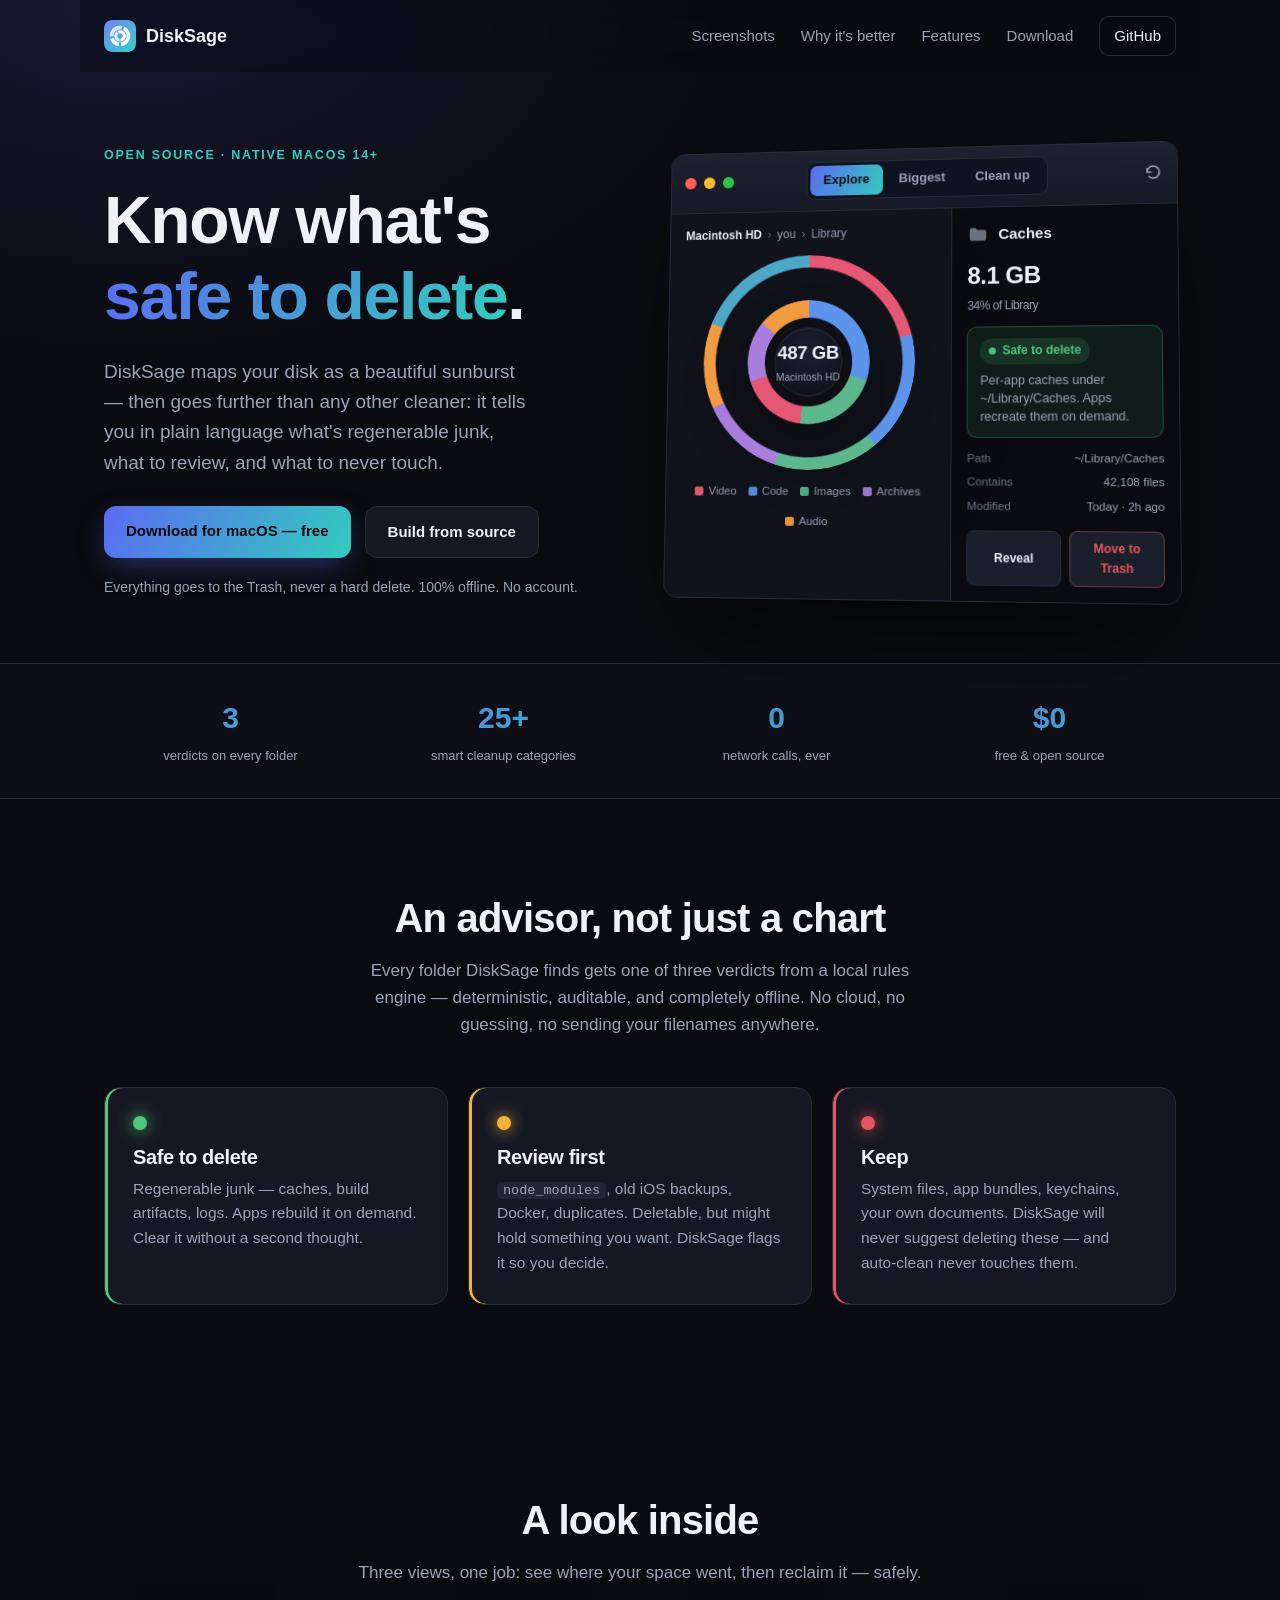
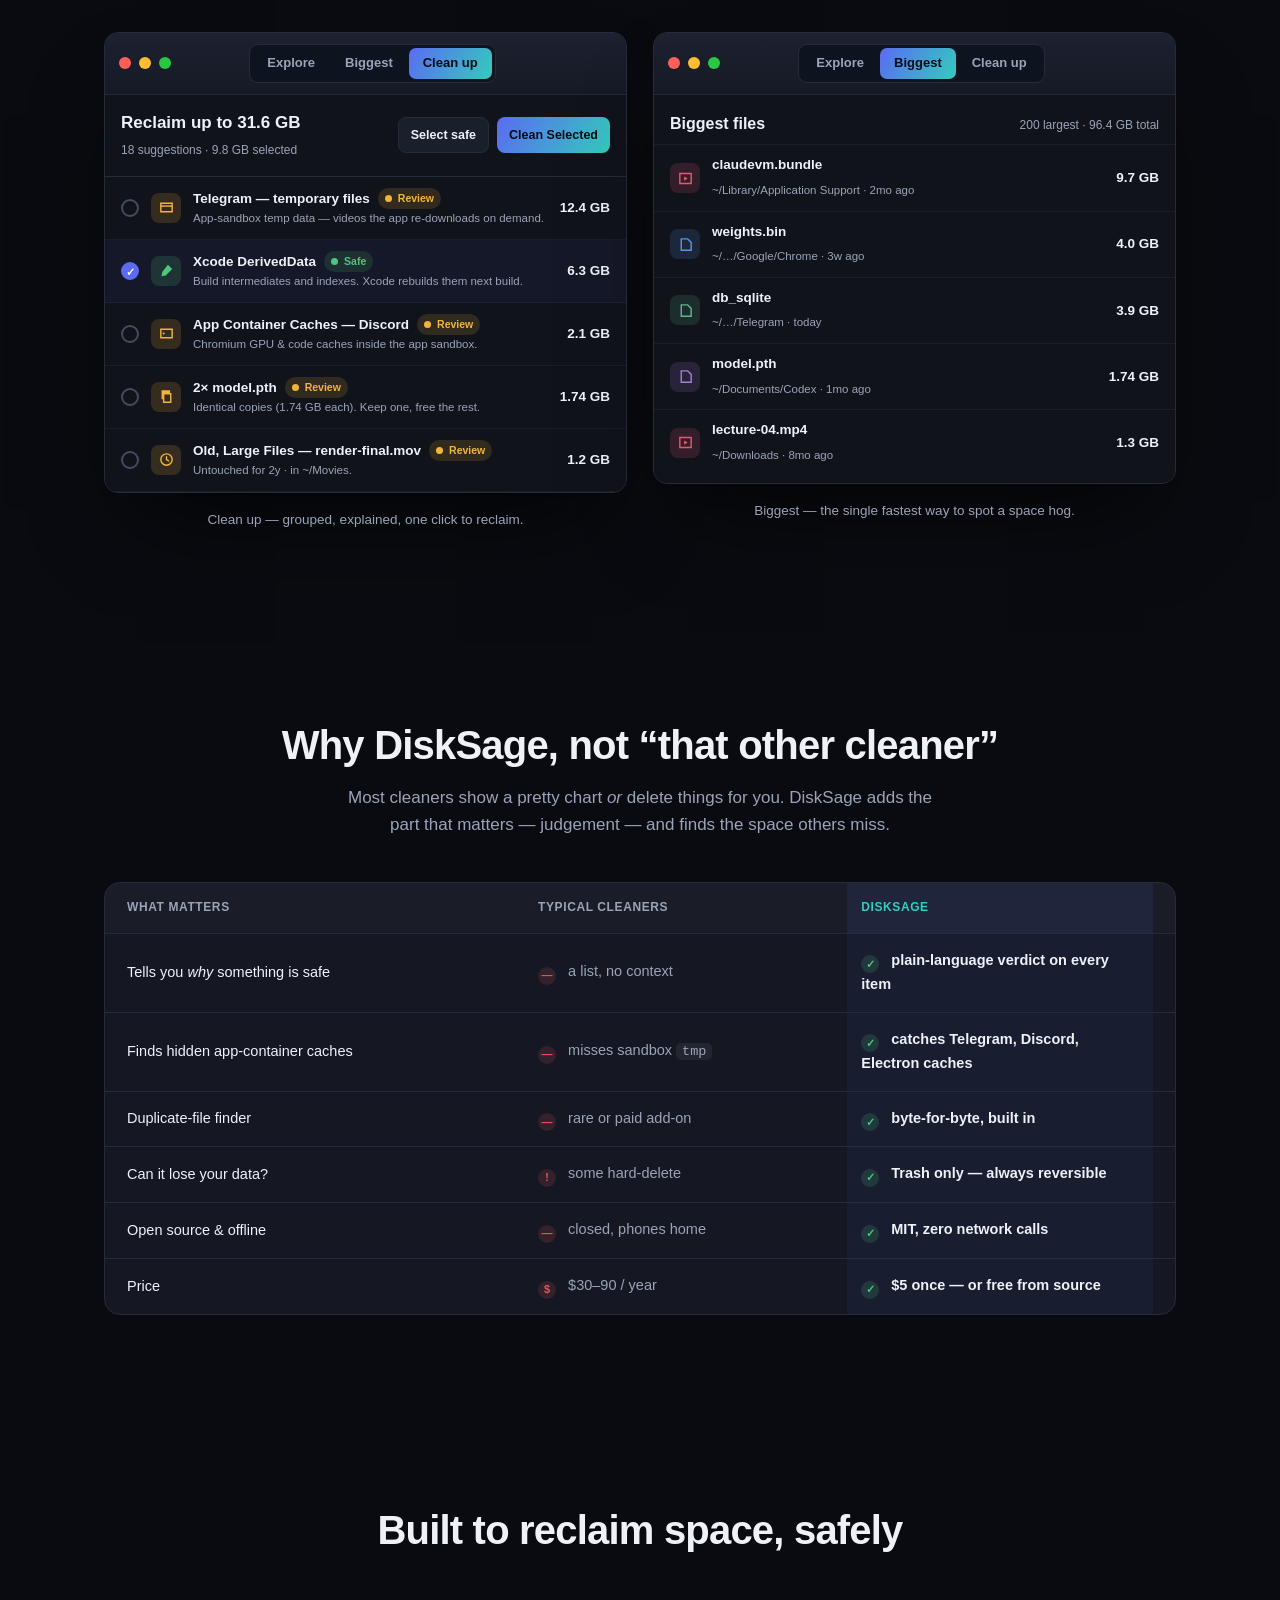
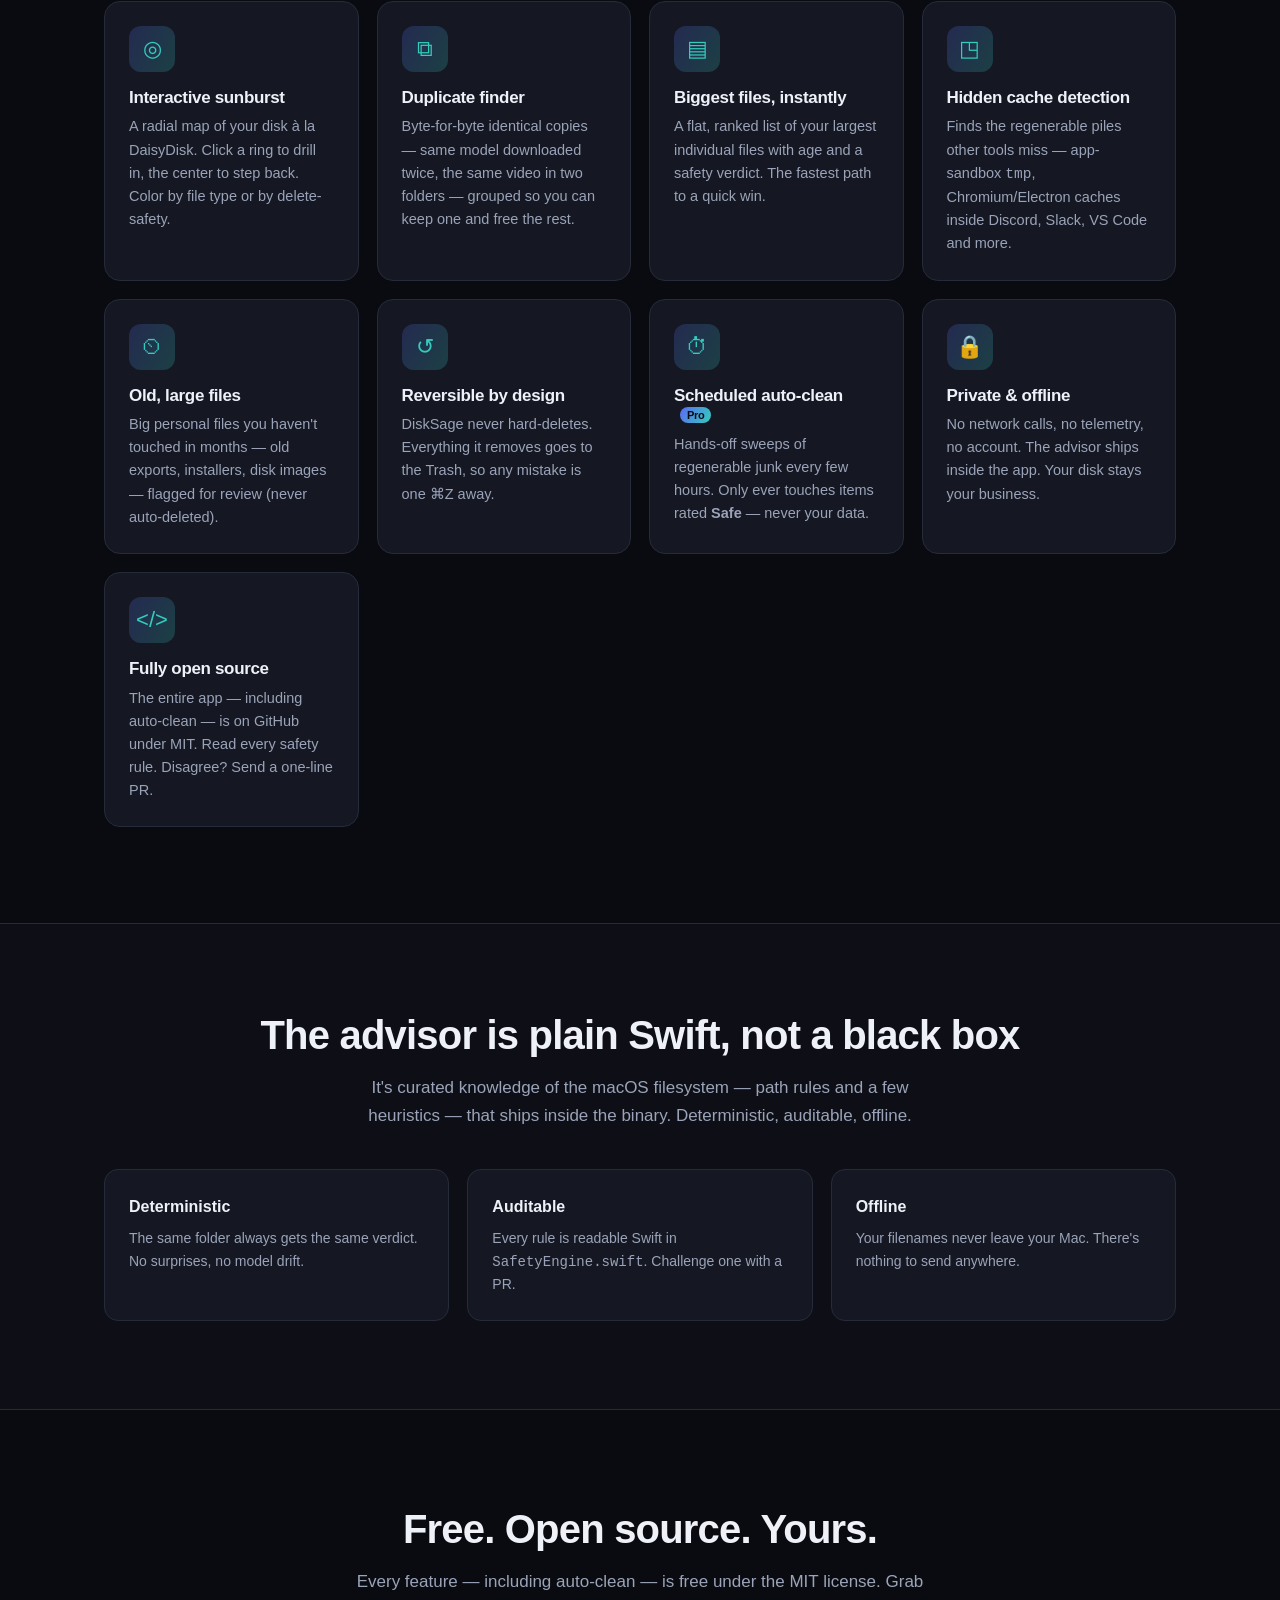
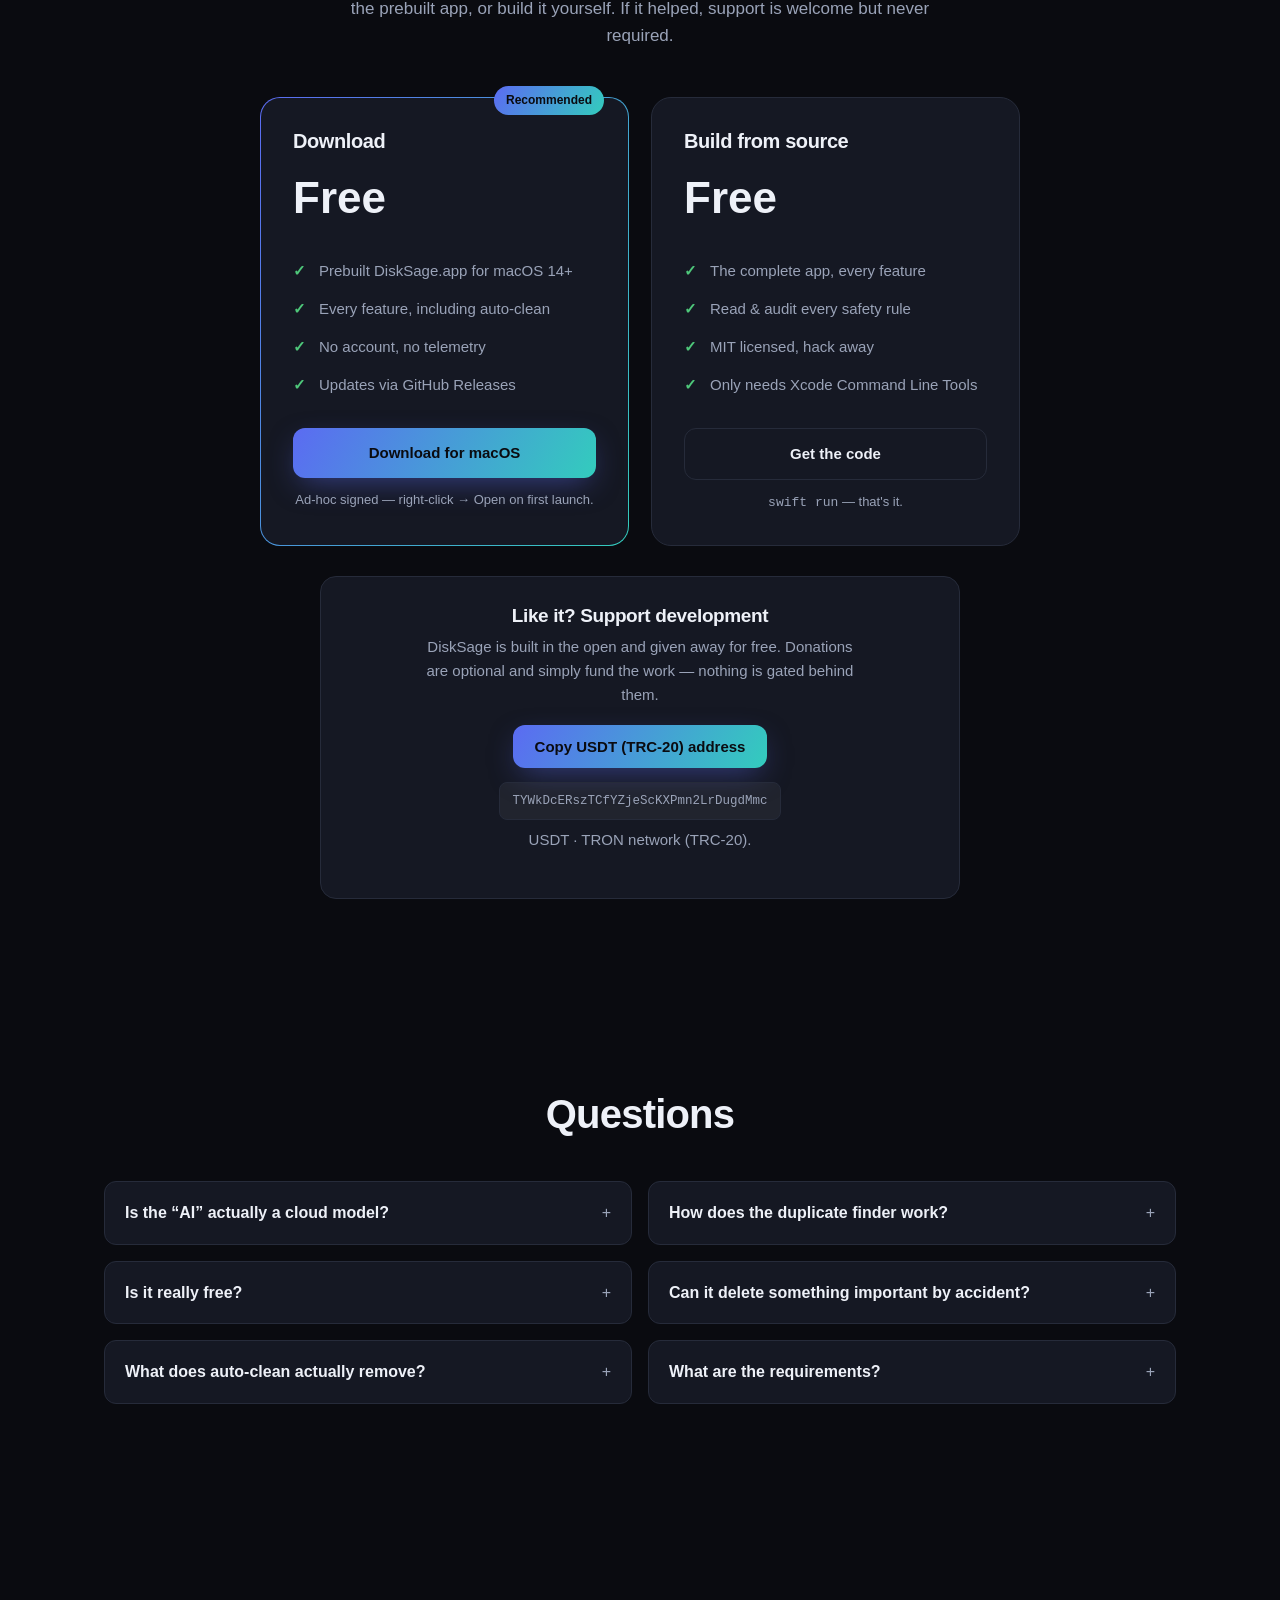
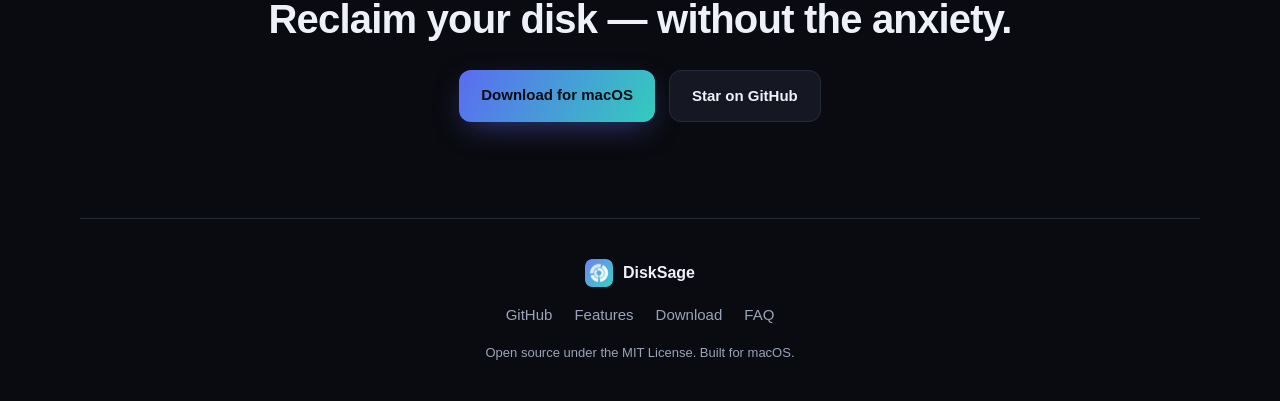
==== commit 7b0014f4: "Wire crypto donation + enable CI and release workflows - Add USDT (TRC-20) wallet to the site suppor" ====
--- a/docs/index.html
+++ b/docs/index.html
@@ -370,7 +370,11 @@
     <div class="support" id="support" data-reveal>
       <h3>Like it? Support development</h3>
       <p>DiskSage is built in the open and given away for free. Donations are optional and simply fund the work — nothing is gated behind them.</p>
-      <a class="btn" href="https://github.com/stealthdev-labs/disksage#support">Support DiskSage</a>
+      <div class="donate-row">
+        <button class="btn primary copy-wallet" type="button" data-wallet="TYWkDcERszTCfYZjeScKXPmn2LrDugdMmc">Copy USDT (TRC-20) address</button>
+      </div>
+      <code class="wallet">TYWkDcERszTCfYZjeScKXPmn2LrDugdMmc</code>
+      <p class="fine">USDT · TRON network (TRC-20).</p>
     </div>
   </section>
 
--- a/docs/styles.css
+++ b/docs/styles.css
@@ -294,6 +294,12 @@
 .support { max-width: 640px; margin: 30px auto 0; text-align: center; background: var(--card); border: 1px solid var(--line); border-radius: var(--radius); padding: 28px; }
 .support h3 { font-size: 19px; }
 .support p { color: var(--muted); font-size: 15px; margin: 8px auto 18px; max-width: 52ch; }
+.donate-row { display: flex; gap: 12px; justify-content: center; flex-wrap: wrap; }
+.copy-wallet { cursor: pointer; transition: transform .12s var(--ease), background .2s, box-shadow .2s; }
+.copy-wallet:active { transform: scale(.98); }
+.copy-wallet.copied { background: var(--safe); box-shadow: 0 10px 30px -8px rgba(78,199,122,.5); }
+.wallet { display: inline-block; margin-top: 14px; font-size: 12.5px; color: var(--muted); background: rgba(255,255,255,.05); border: 1px solid var(--line); border-radius: 8px; padding: 8px 12px; word-break: break-all; max-width: 100%; }
+.support .fine { margin-top: 8px; }
 
 /* ---------- FAQ ---------- */
 .faq-grid { display: grid; grid-template-columns: repeat(2, 1fr); gap: 16px; margin-top: 44px; }
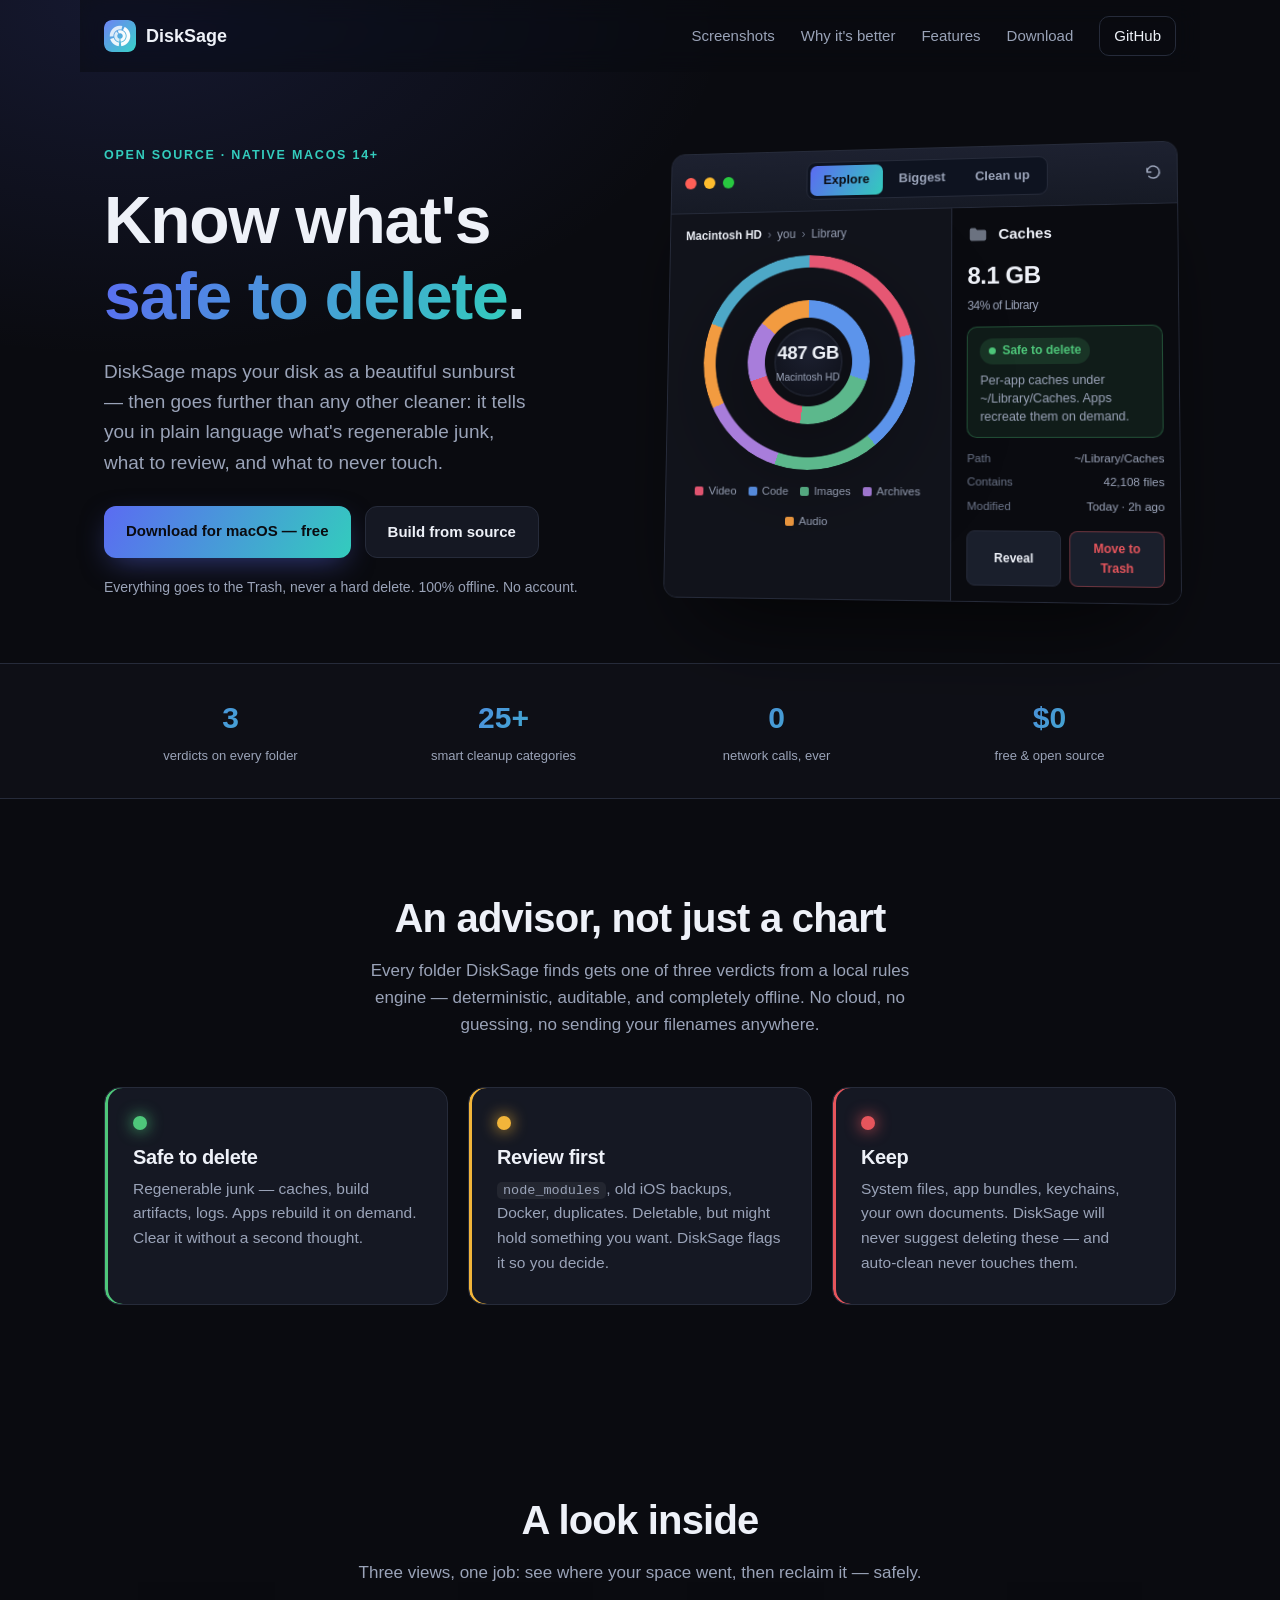
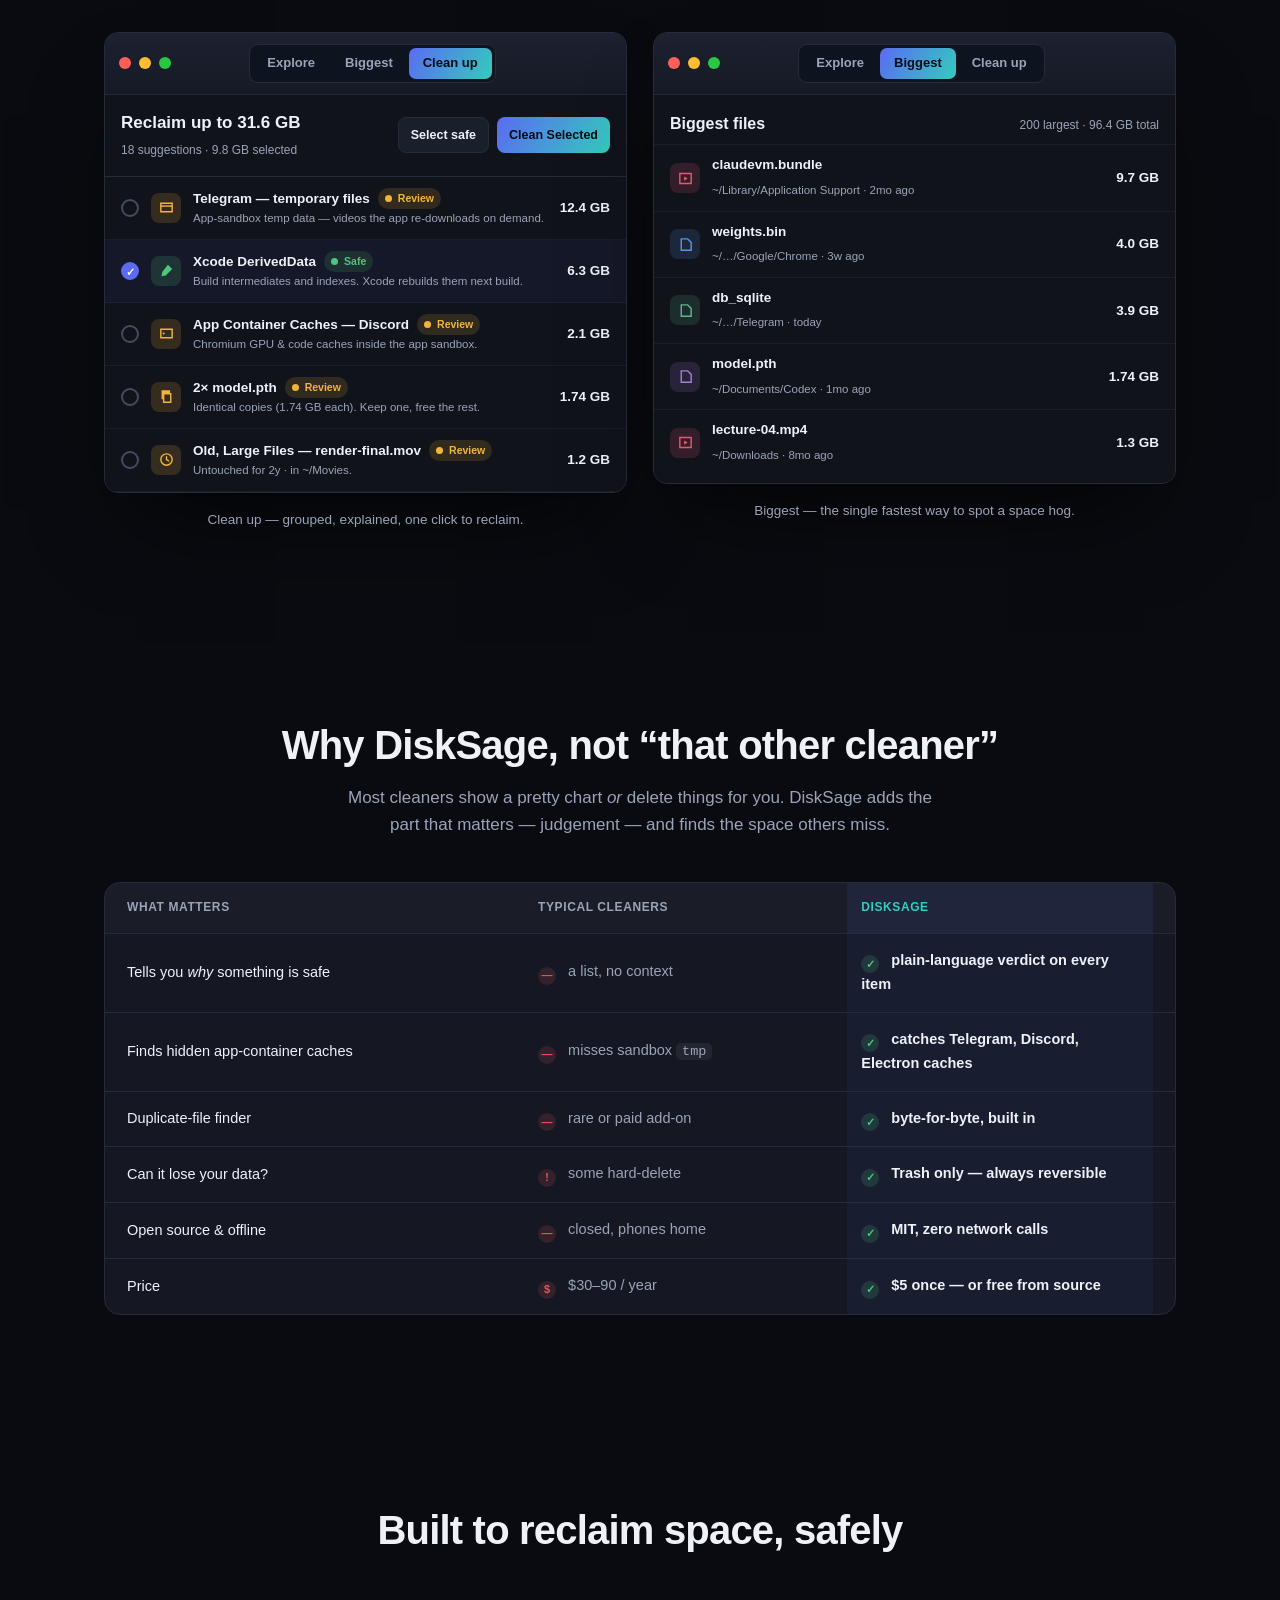
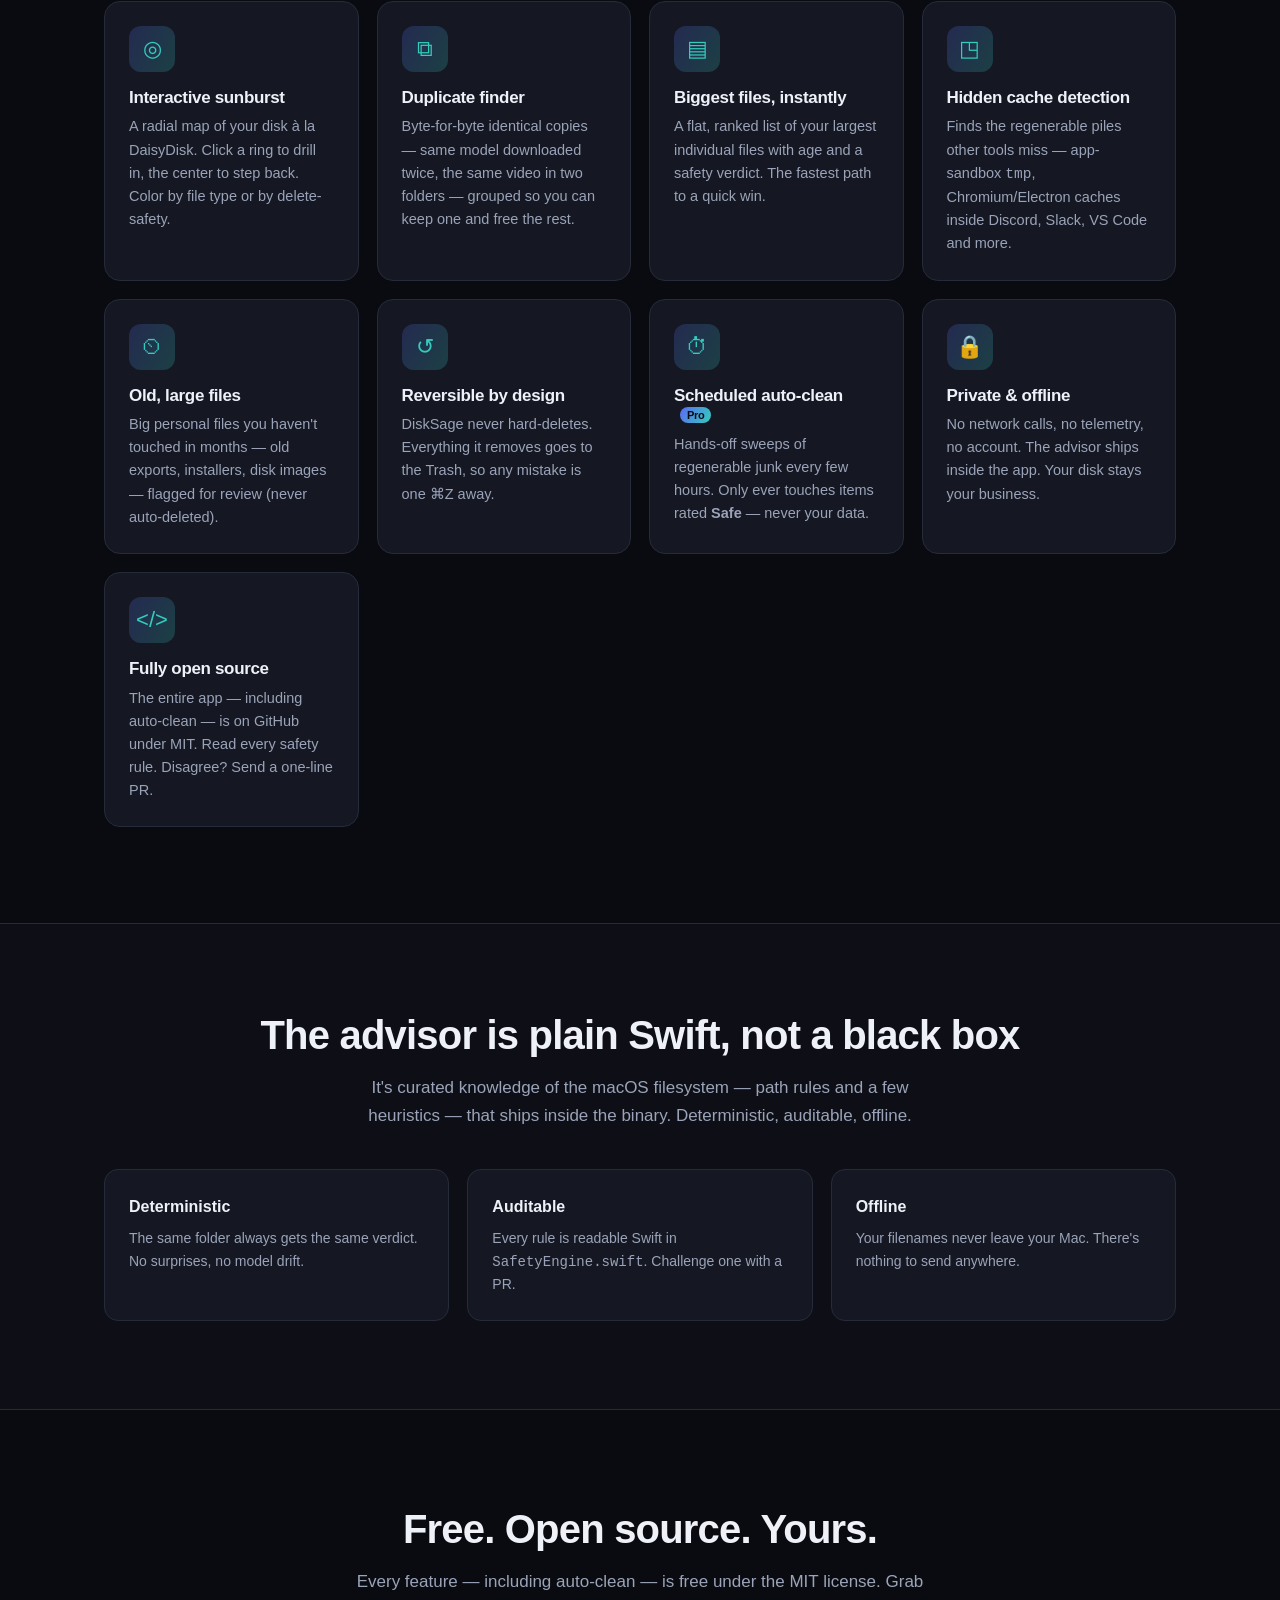
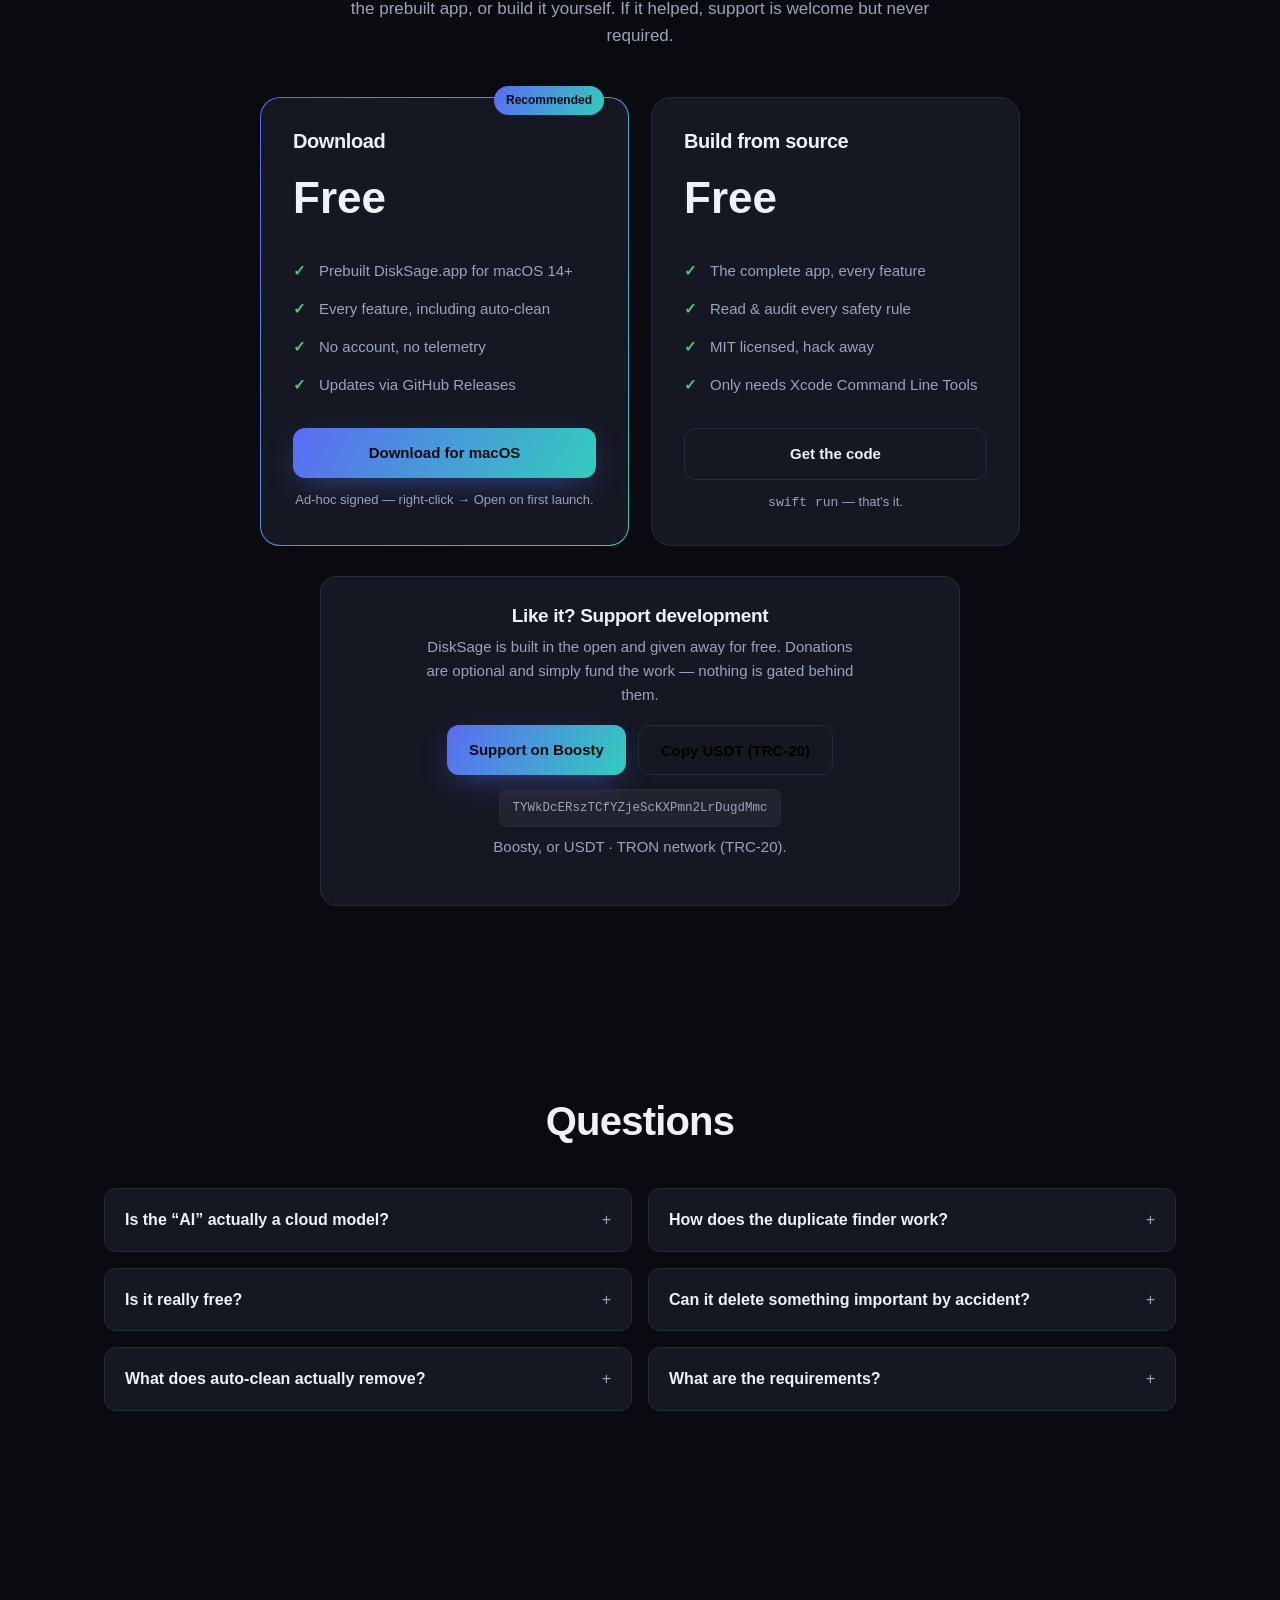
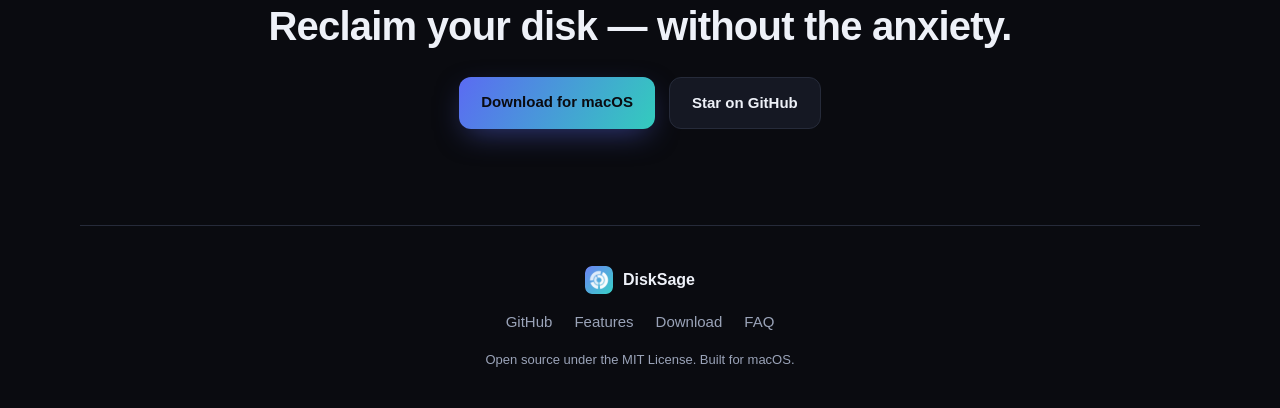
==== commit 71b4e768: "Add Boosty donation link Wire boosty.to/opensoursedisk into the site, README and funding config alon" ====
--- a/docs/index.html
+++ b/docs/index.html
@@ -371,10 +371,11 @@
       <h3>Like it? Support development</h3>
       <p>DiskSage is built in the open and given away for free. Donations are optional and simply fund the work — nothing is gated behind them.</p>
       <div class="donate-row">
-        <button class="btn primary copy-wallet" type="button" data-wallet="TYWkDcERszTCfYZjeScKXPmn2LrDugdMmc">Copy USDT (TRC-20) address</button>
+        <a class="btn primary" href="https://boosty.to/opensoursedisk" target="_blank" rel="noopener">Support on Boosty</a>
+        <button class="btn copy-wallet" type="button" data-wallet="TYWkDcERszTCfYZjeScKXPmn2LrDugdMmc">Copy USDT (TRC-20)</button>
       </div>
       <code class="wallet">TYWkDcERszTCfYZjeScKXPmn2LrDugdMmc</code>
-      <p class="fine">USDT · TRON network (TRC-20).</p>
+      <p class="fine">Boosty, or USDT · TRON network (TRC-20).</p>
     </div>
   </section>
 
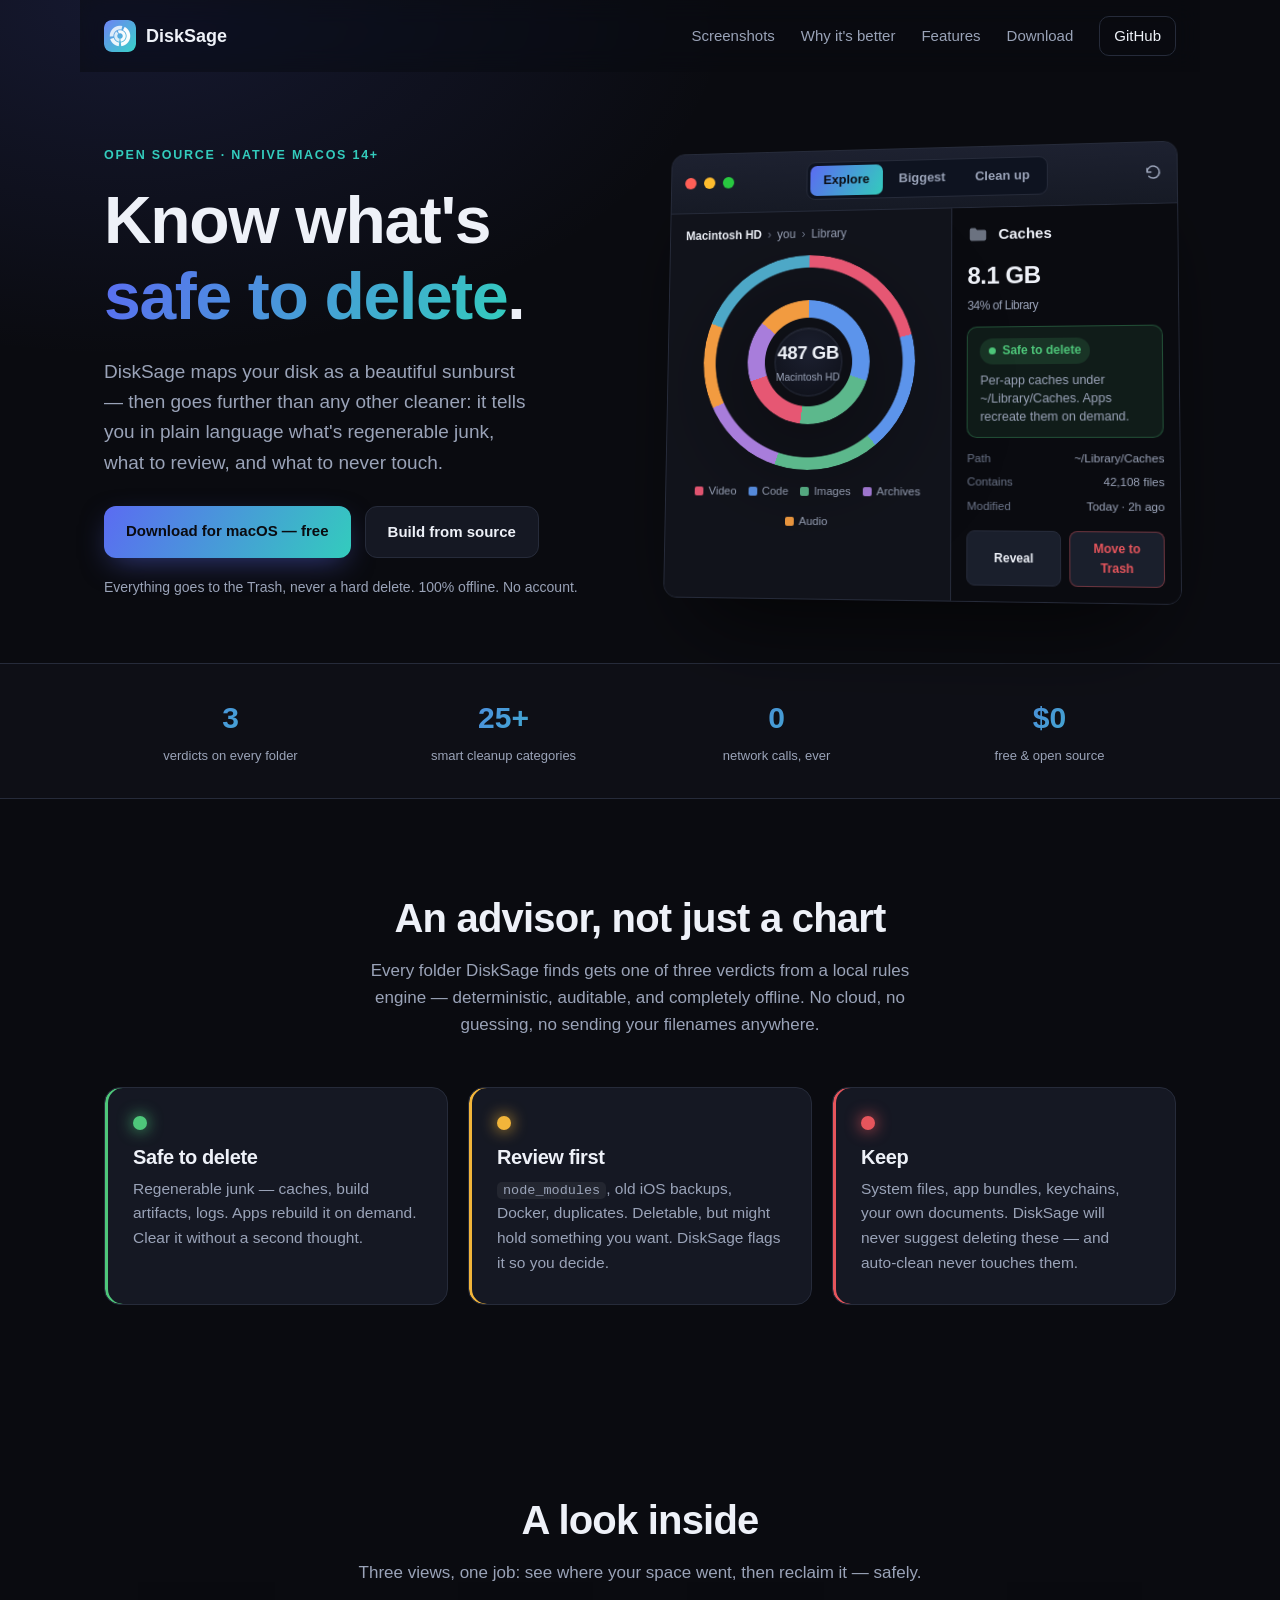
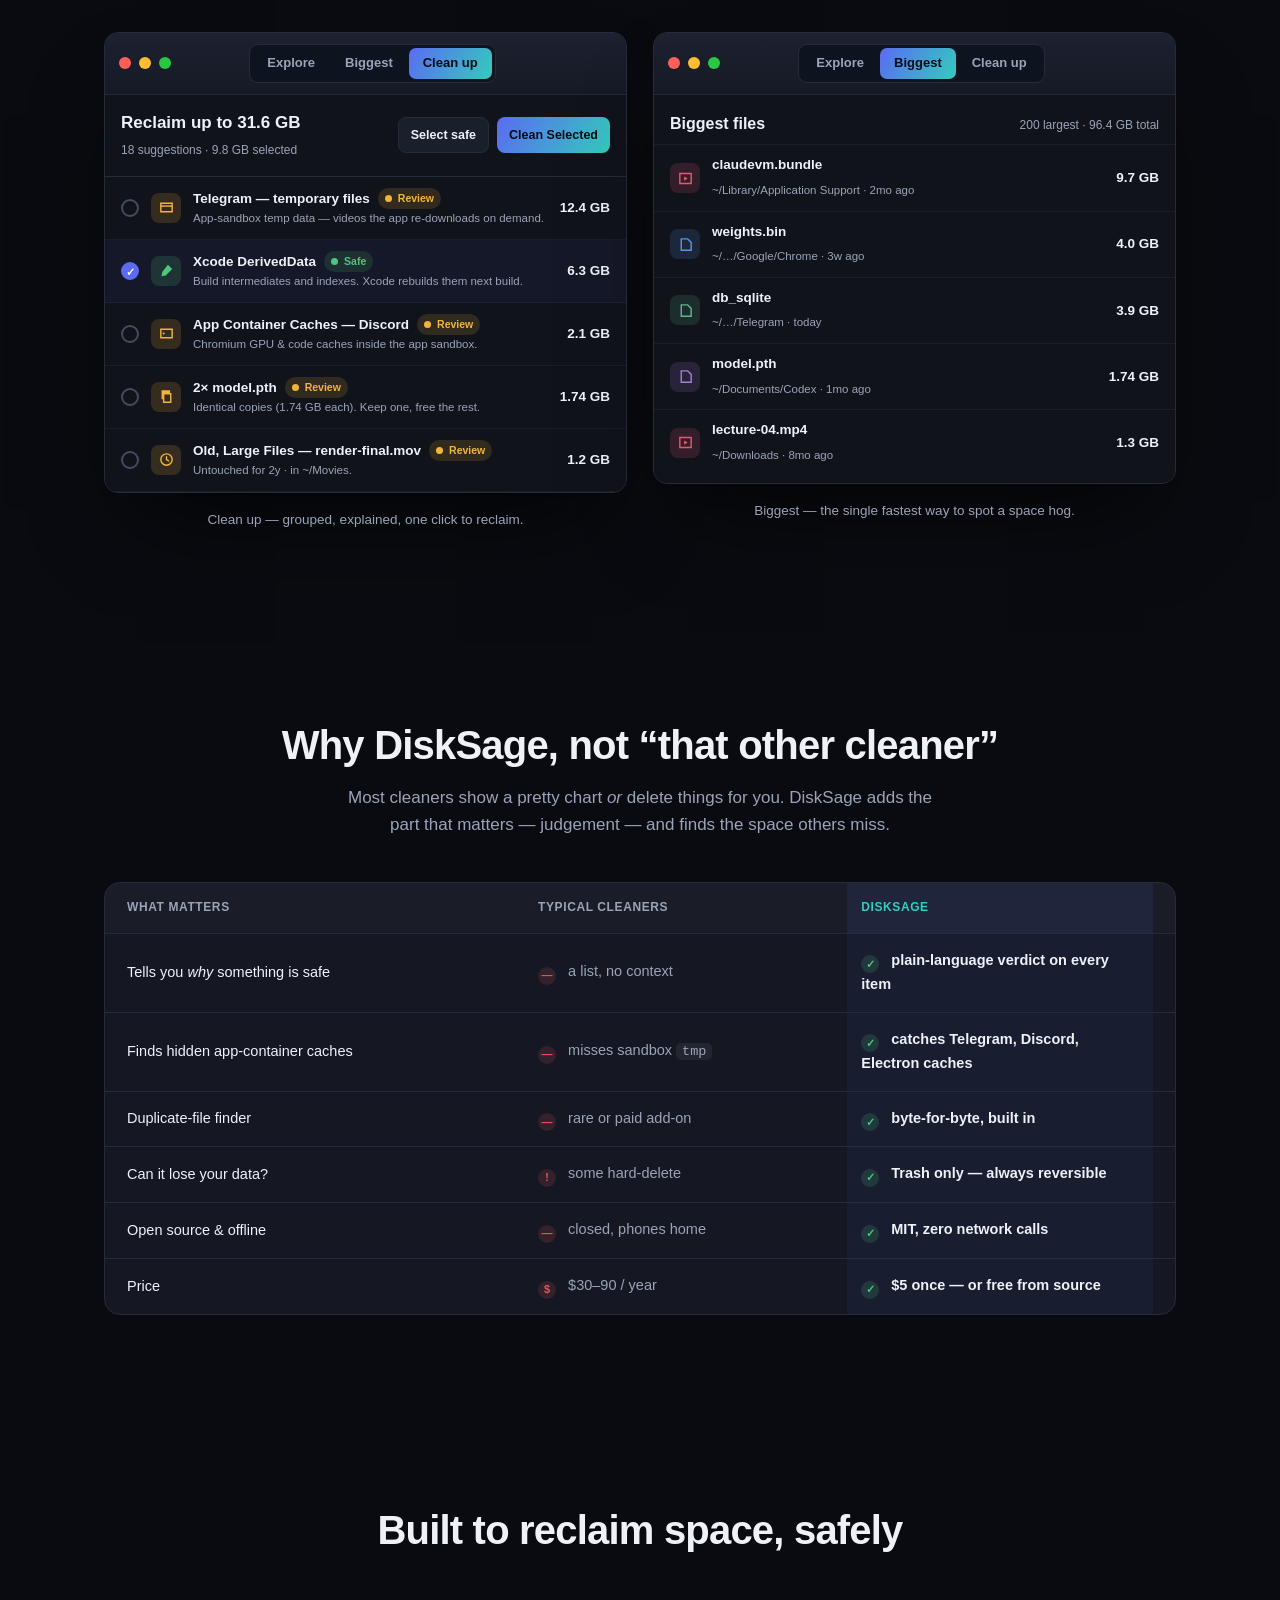
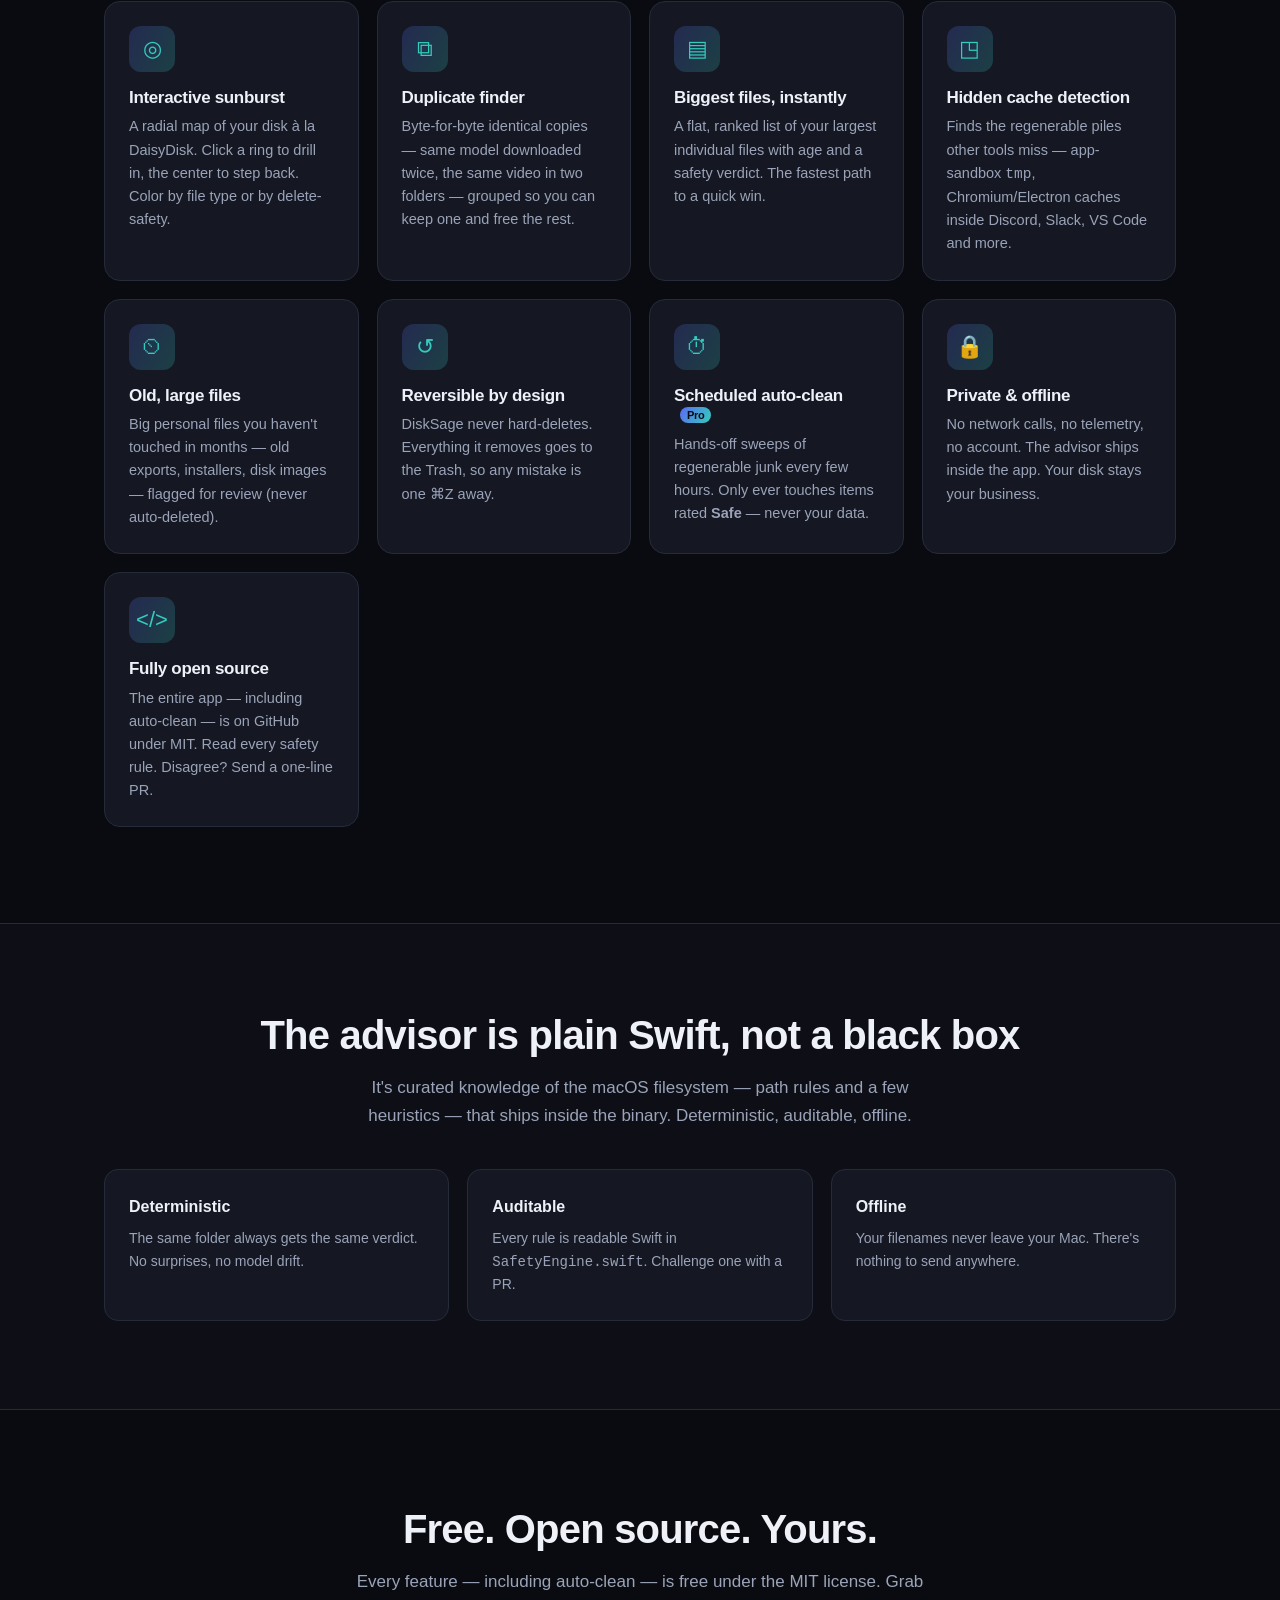
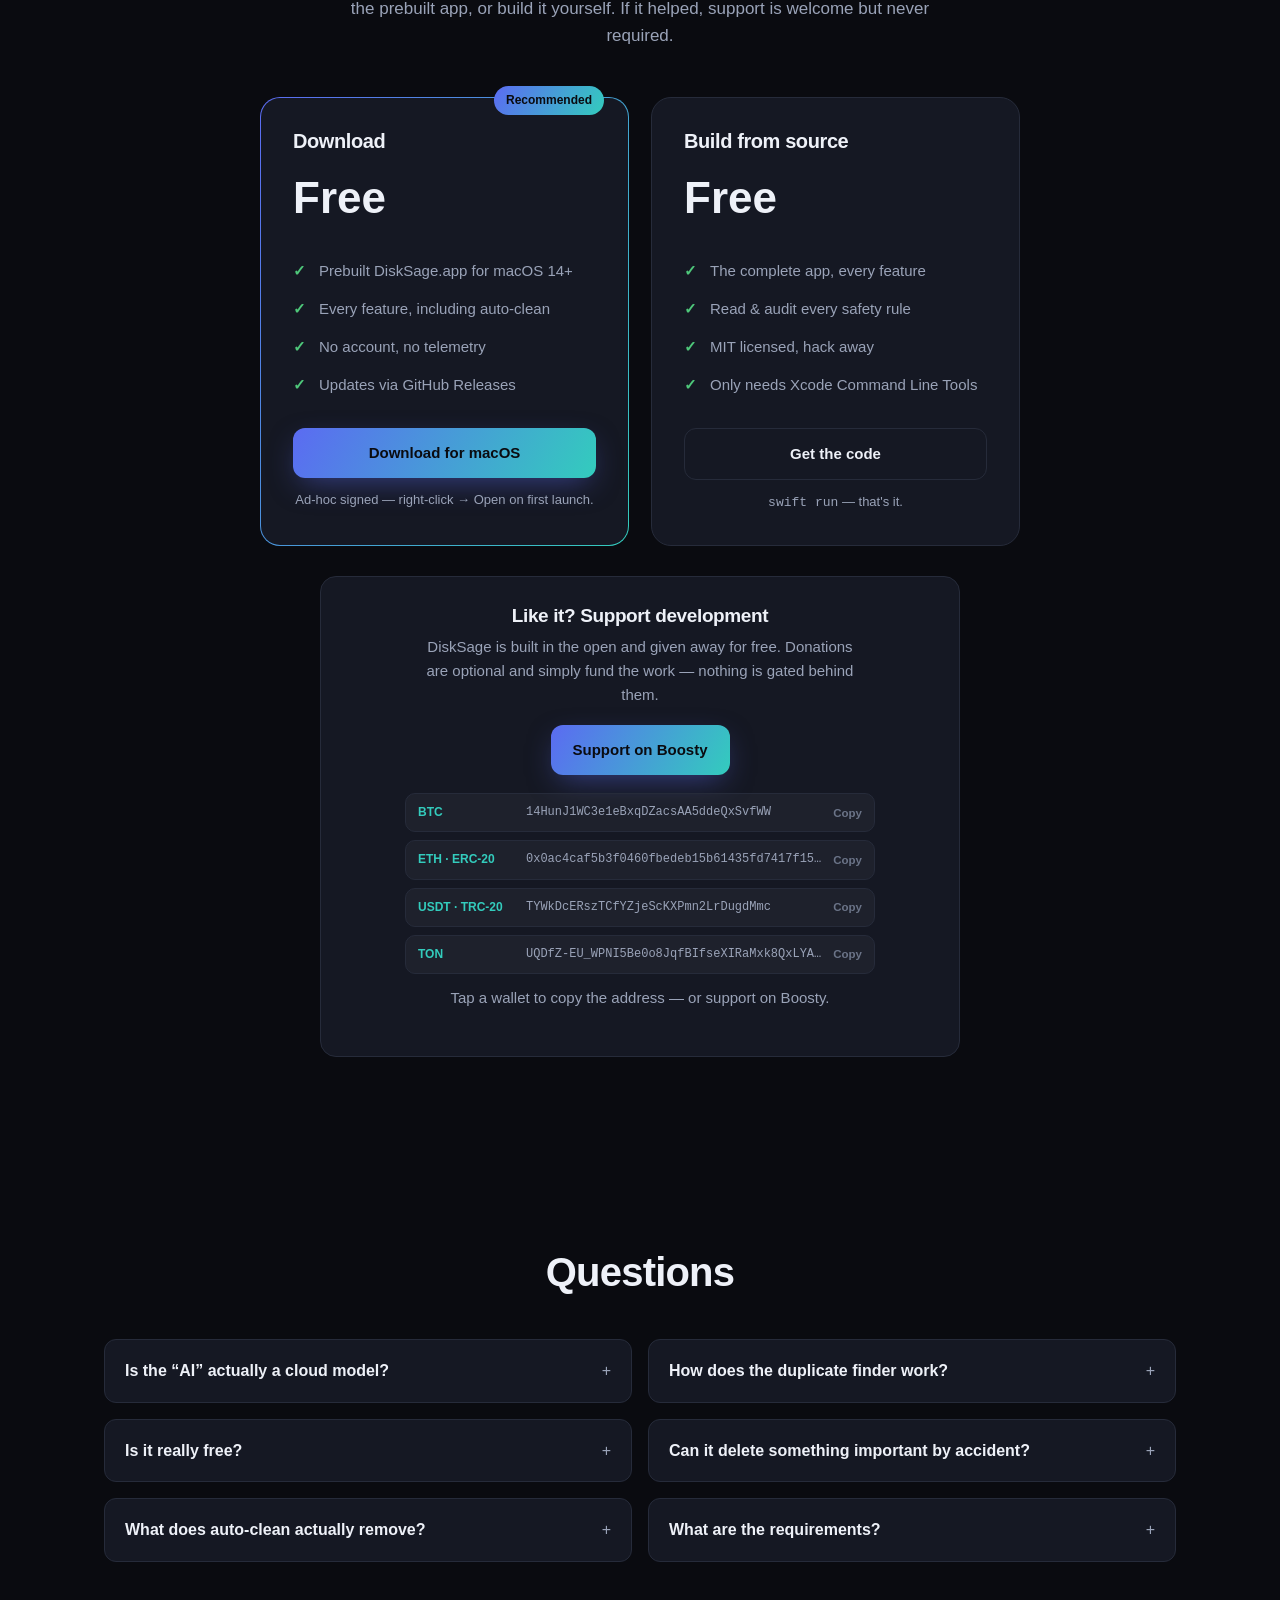
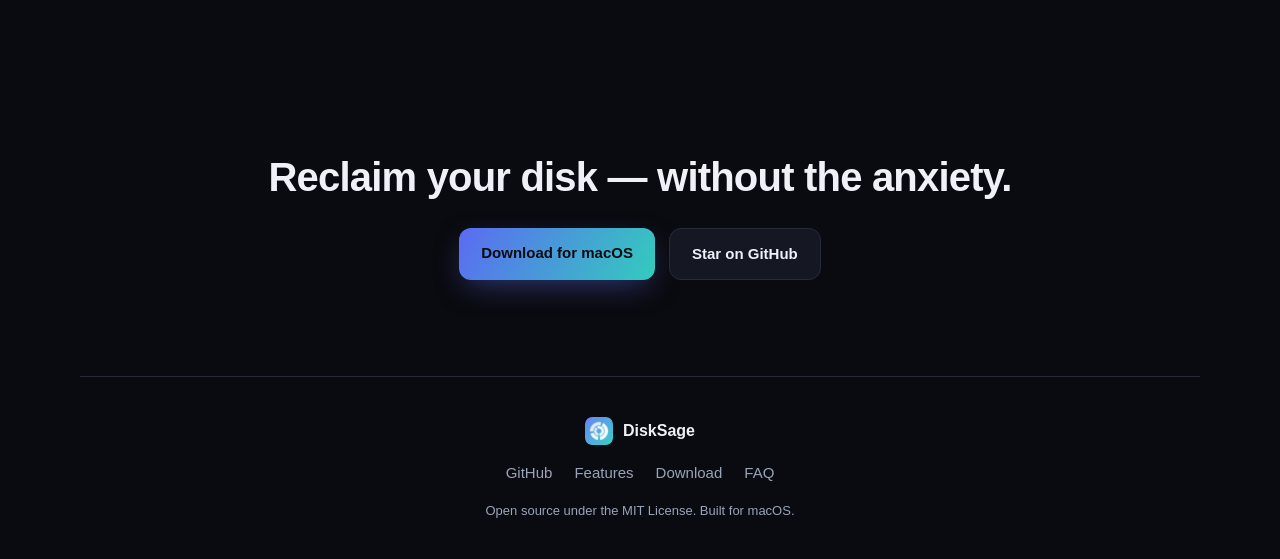
==== commit ddd33088: "Add BTC / ETH / TON donation wallets Replace the single copy button with a tidy wallet list (BTC, ET" ====
--- a/docs/index.html
+++ b/docs/index.html
@@ -372,10 +372,14 @@
       <p>DiskSage is built in the open and given away for free. Donations are optional and simply fund the work — nothing is gated behind them.</p>
       <div class="donate-row">
         <a class="btn primary" href="https://boosty.to/opensoursedisk" target="_blank" rel="noopener">Support on Boosty</a>
-        <button class="btn copy-wallet" type="button" data-wallet="TYWkDcERszTCfYZjeScKXPmn2LrDugdMmc">Copy USDT (TRC-20)</button>
-      </div>
-      <code class="wallet">TYWkDcERszTCfYZjeScKXPmn2LrDugdMmc</code>
-      <p class="fine">Boosty, or USDT · TRON network (TRC-20).</p>
+      </div>
+      <div class="wallets">
+        <button class="wallet-row" type="button" data-wallet="14HunJ1WC3e1eBxqDZacsAA5ddeQxSvfWW"><span class="w-chain">BTC</span><span class="w-addr">14HunJ1WC3e1eBxqDZacsAA5ddeQxSvfWW</span><span class="w-copy">Copy</span></button>
+        <button class="wallet-row" type="button" data-wallet="0x0ac4caf5b3f0460fbedeb15b61435fd7417f1598"><span class="w-chain">ETH · ERC-20</span><span class="w-addr">0x0ac4caf5b3f0460fbedeb15b61435fd7417f1598</span><span class="w-copy">Copy</span></button>
+        <button class="wallet-row" type="button" data-wallet="TYWkDcERszTCfYZjeScKXPmn2LrDugdMmc"><span class="w-chain">USDT · TRC-20</span><span class="w-addr">TYWkDcERszTCfYZjeScKXPmn2LrDugdMmc</span><span class="w-copy">Copy</span></button>
+        <button class="wallet-row" type="button" data-wallet="UQDfZ-EU_WPNI5Be0o8JqfBIfseXIRaMxk8QxLYAXjRsfcmf"><span class="w-chain">TON</span><span class="w-addr">UQDfZ-EU_WPNI5Be0o8JqfBIfseXIRaMxk8QxLYAXjRsfcmf</span><span class="w-copy">Copy</span></button>
+      </div>
+      <p class="fine">Tap a wallet to copy the address — or support on Boosty.</p>
     </div>
   </section>
 
--- a/docs/styles.css
+++ b/docs/styles.css
@@ -295,11 +295,22 @@
 .support h3 { font-size: 19px; }
 .support p { color: var(--muted); font-size: 15px; margin: 8px auto 18px; max-width: 52ch; }
 .donate-row { display: flex; gap: 12px; justify-content: center; flex-wrap: wrap; }
-.copy-wallet { cursor: pointer; transition: transform .12s var(--ease), background .2s, box-shadow .2s; }
-.copy-wallet:active { transform: scale(.98); }
-.copy-wallet.copied { background: var(--safe); box-shadow: 0 10px 30px -8px rgba(78,199,122,.5); }
-.wallet { display: inline-block; margin-top: 14px; font-size: 12.5px; color: var(--muted); background: rgba(255,255,255,.05); border: 1px solid var(--line); border-radius: 8px; padding: 8px 12px; word-break: break-all; max-width: 100%; }
-.support .fine { margin-top: 8px; }
+.wallets { max-width: 470px; margin: 18px auto 0; display: flex; flex-direction: column; gap: 8px; }
+.wallet-row {
+  display: flex; align-items: center; gap: 12px; width: 100%; text-align: left;
+  font: inherit; cursor: pointer; color: var(--text);
+  background: rgba(255,255,255,.04); border: 1px solid var(--line);
+  border-radius: 10px; padding: 9px 12px;
+  transition: background .18s, border-color .18s, transform .1s var(--ease);
+}
+.wallet-row:hover { background: rgba(91,107,242,.12); border-color: rgba(91,107,242,.45); }
+.wallet-row:active { transform: scale(.99); }
+.w-chain { flex: none; width: 96px; font-size: 12px; font-weight: 700; color: var(--brand-end); }
+.w-addr { flex: 1; min-width: 0; font-family: ui-monospace, SFMono-Regular, Menlo, monospace; font-size: 12px; color: var(--muted); overflow: hidden; text-overflow: ellipsis; white-space: nowrap; }
+.w-copy { flex: none; font-size: 11.5px; font-weight: 600; color: var(--faint); }
+.wallet-row.copied { border-color: var(--safe); background: rgba(78,199,122,.12); }
+.wallet-row.copied .w-copy { color: var(--safe); }
+.support .fine { margin-top: 12px; }
 
 /* ---------- FAQ ---------- */
 .faq-grid { display: grid; grid-template-columns: repeat(2, 1fr); gap: 16px; margin-top: 44px; }
